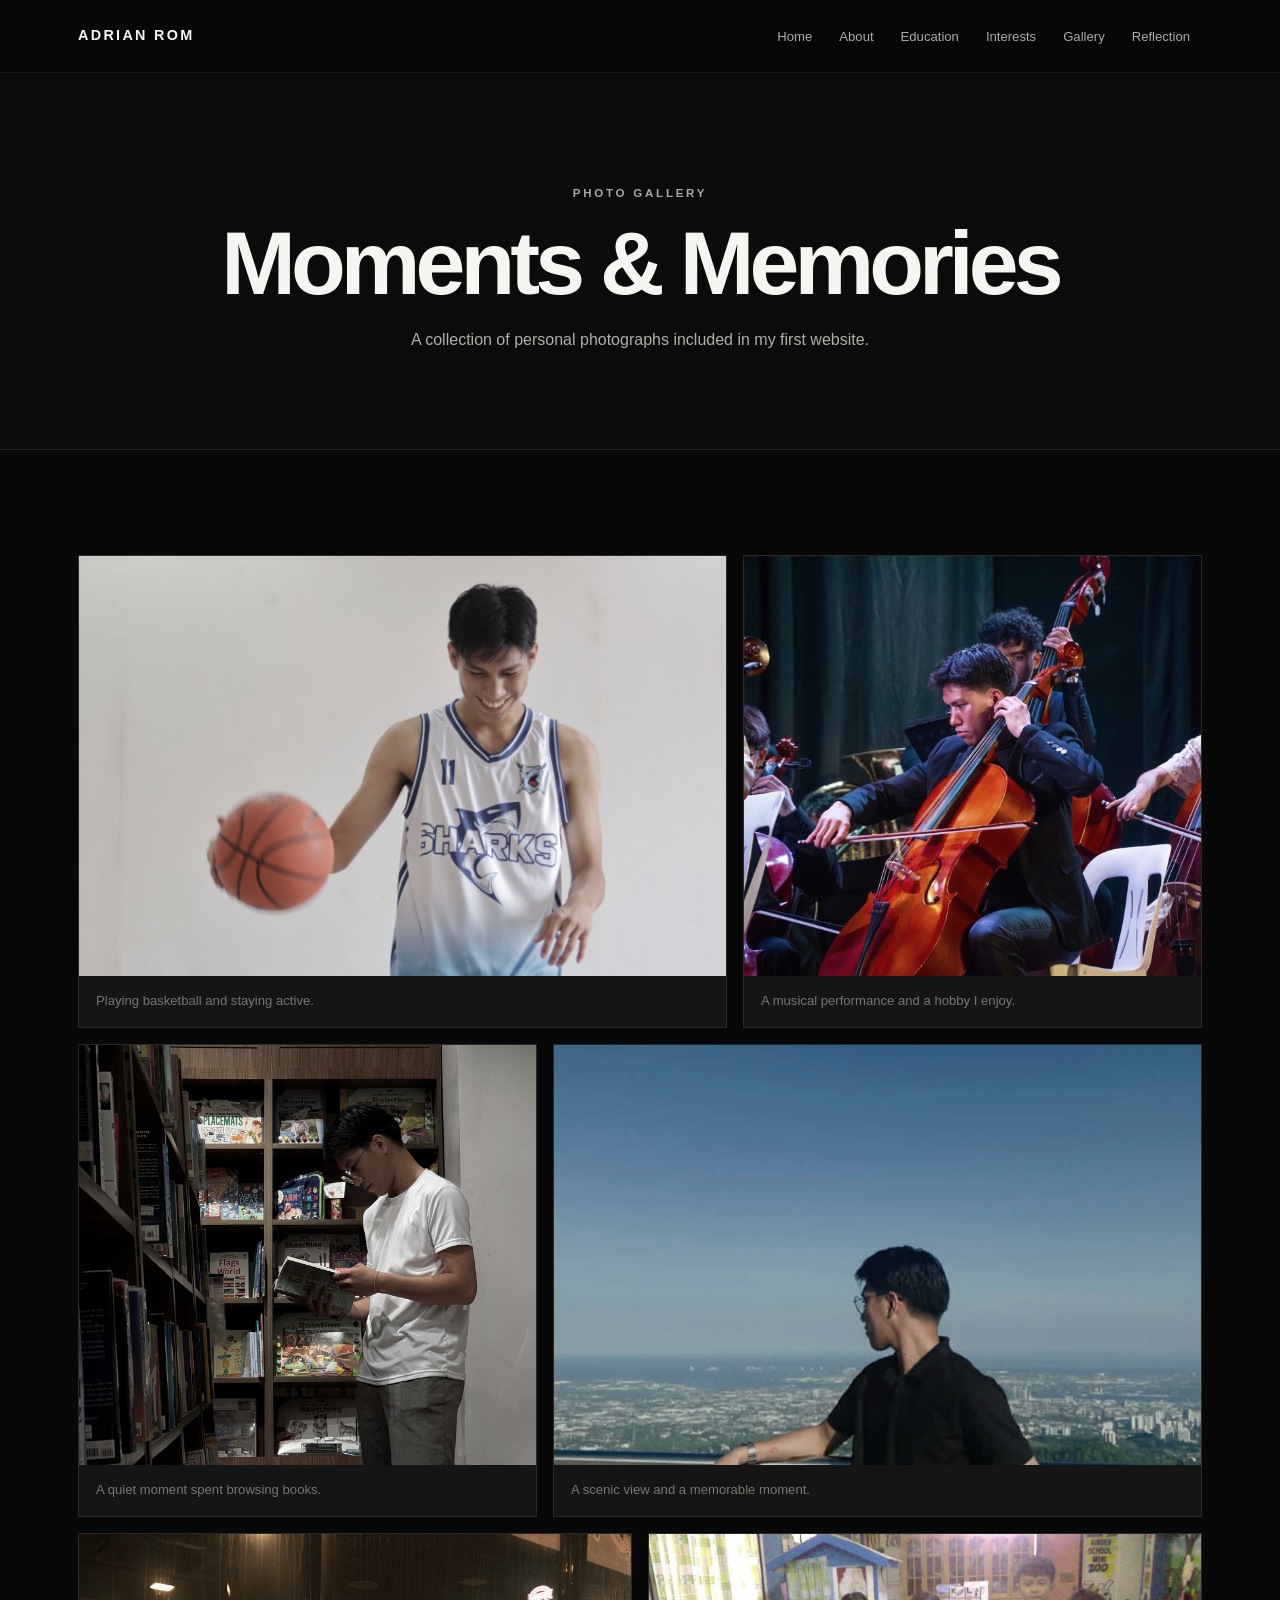
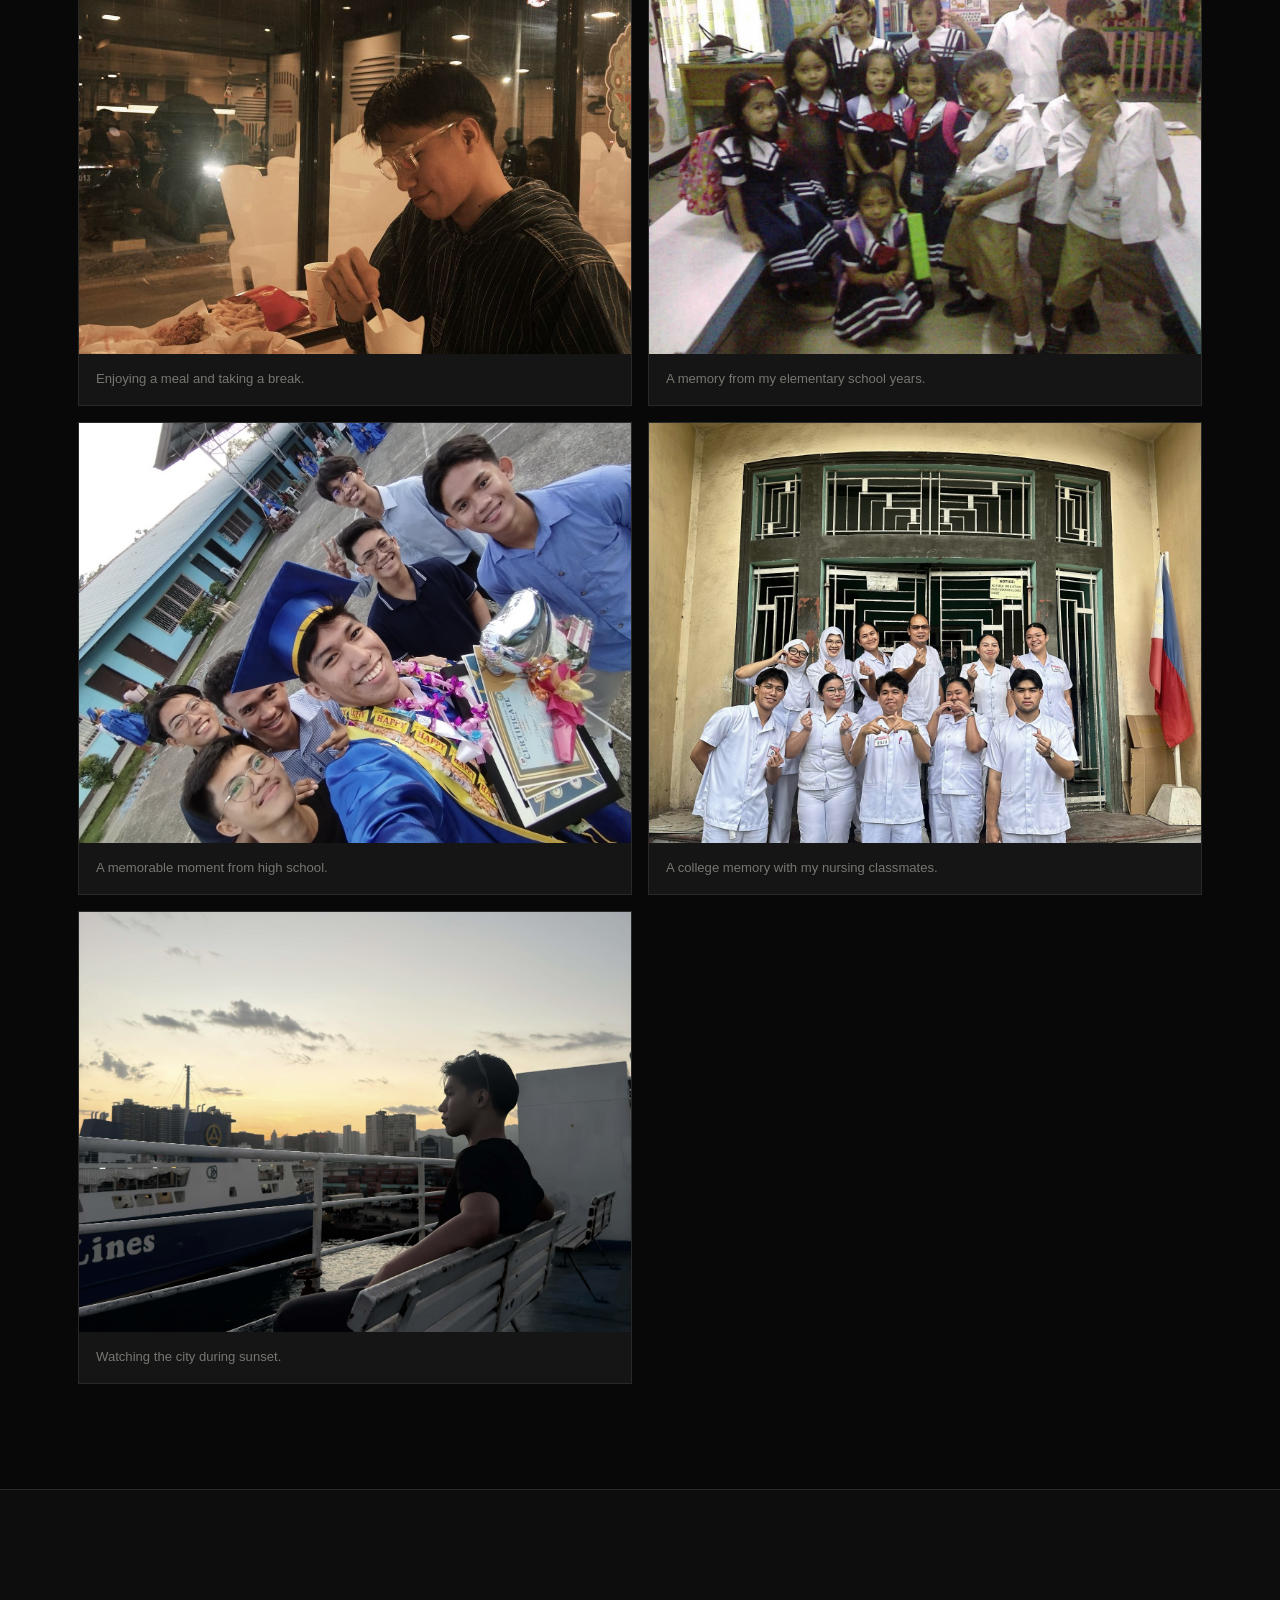
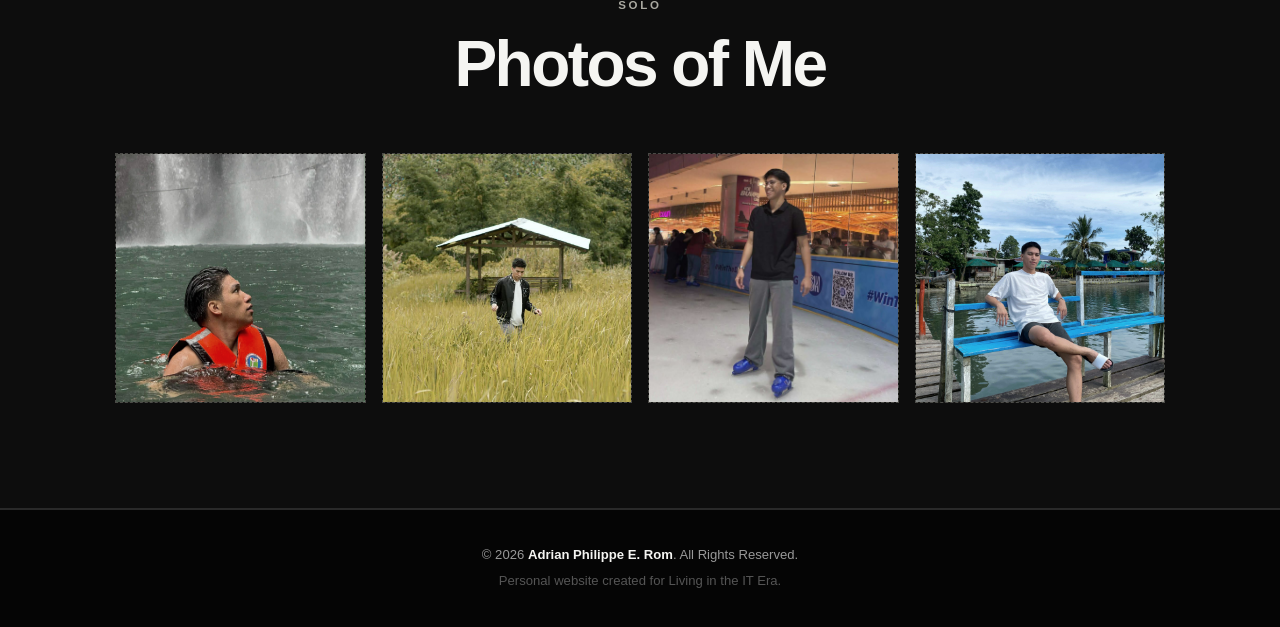
==== gallery.html @ d49e0c59 "Add files via upload" ====
<!DOCTYPE html>
<html lang="en">
<head>
  <meta charset="UTF-8">
  <meta name="viewport" content="width=device-width, initial-scale=1.0">
  <meta name="description" content="Personal website of Adrian Philippe E. Rom, a fourth-year nursing student.">
  <title>Gallery | Adrian Philippe E. Rom</title>
  <link rel="stylesheet" href="style.css">
</head>
<body>
<header class="site-header">
  <nav class="navbar" aria-label="Main navigation">
    <a class="logo" href="index.html">ADRIAN ROM</a>
    <ul class="nav-links">
      <li><a href="index.html">Home</a></li>
      <li><a href="about.html">About</a></li>
      <li><a href="resume.html">Education</a></li>
      <li><a href="services.html">Interests</a></li>
      <li><a href="gallery.html">Gallery</a></li>
      <li><a href="testi.html">Reflection</a></li>
    </ul>
  </nav>
</header>

<main>
<section class="page-hero">
  <p class="eyebrow">Photo Gallery</p>
  <h1>Moments & Memories</h1>
  <p>A collection of personal photographs included in my first website.</p>
</section>
<section class="section">
  <div class="gallery">
    <figure><img src="PHOTOS/adrian-basketball.jpg" alt="Adrian playing basketball"><figcaption>Playing basketball and staying active.</figcaption></figure>
    <figure><img src="PHOTOS/adrian-music.jpg" alt="Adrian playing the cello with an orchestra"><figcaption>A musical performance and a hobby I enjoy.</figcaption></figure>
    <figure><img src="PHOTOS/adrian-reading.jpg" alt="Adrian reading in a bookstore"><figcaption>A quiet moment spent browsing books.</figcaption></figure>
    <figure><img src="PHOTOS/adrian-view.jpg" alt="Adrian at a scenic viewpoint"><figcaption>A scenic view and a memorable moment.</figcaption></figure>
    <figure><img src="PHOTOS/adrian-food.jpg" alt="Adrian having a meal"><figcaption>Enjoying a meal and taking a break.</figcaption></figure>
    <figure><img src="PHOTOS/adrian-elementary.jpg" alt="Adrian with classmates during elementary school"><figcaption>A memory from my elementary school years.</figcaption></figure>
    <figure><img src="PHOTOS/adrian-highschool.jpg" alt="Adrian celebrating graduation with friends in high school"><figcaption>A memorable moment from high school.</figcaption></figure>
    <figure><img src="PHOTOS/adrian-college.jpg" alt="Adrian with nursing classmates during college"><figcaption>A college memory with my nursing classmates.</figcaption></figure>
    <figure><img src="PHOTOS/adrian-sunset.jpg" alt="Adrian during sunset"><figcaption>Watching the city during sunset.</figcaption></figure>
  </div>
</section>

<section class="section alt">
  <div class="section-title">
    <p class="eyebrow">Solo</p>
    <h2>Photos of Me</h2>
  </div>
  <div class="solo-photo-grid" aria-label="Solo photo gallery">
    <div class="solo-photo-slot"><img src="PHOTOS/SOLO PHOTO 1.jpg" data-photo-fallback alt="Solo photo 1"><span>PHOTO 1</span></div>
    <div class="solo-photo-slot"><img src="PHOTOS/SOLO PHOTO 2.jpg" data-photo-fallback alt="Solo photo 2"><span>PHOTO 2</span></div>
    <div class="solo-photo-slot"><img src="PHOTOS/SOLO PHOTO 3.jpg" data-photo-fallback alt="Solo photo 3"><span>PHOTO 3</span></div>
    <div class="solo-photo-slot"><img src="PHOTOS/SOLO PHOTO 4.jpg" data-photo-fallback alt="Solo photo 4"><span>PHOTO 4</span></div>
  </div>
</section>
</main>

<footer class="footer">
  <p>&copy; <span data-year></span> <strong>Adrian Philippe E. Rom</strong>. All Rights Reserved.</p>
  <p>Personal website created for Living in the IT Era.</p>
</footer>
<script src="script.js"></script>
</body>
</html>
---- style.css ----
:root {
  --black: #080808;
  --dark: #111111;
  --panel: #151515;
  --soft: #1d1d1d;
  --white: #f5f5f2;
  --gray: #b0b0aa;
  --muted: #777771;
  --line: #292929;
  --accent: #d8d6cc;
  --radius: 18px;
  --shadow: 0 22px 60px rgba(0,0,0,.38);
}

* {
  box-sizing: border-box;
  margin: 0;
  padding: 0;
}

html {
  scroll-behavior: smooth;
  background: var(--black);
}

body {
  font-family: Arial, Helvetica, sans-serif;
  color: var(--white);
  background: var(--black);
  line-height: 1.75;
}

a { color: inherit; }
img { max-width: 100%; display: block; }

.site-header {
  position: sticky;
  top: 0;
  z-index: 1000;
  background: rgba(8, 8, 8, .92);
  border-bottom: 1px solid rgba(255,255,255,.08);
  backdrop-filter: blur(16px);
}

.navbar {
  max-width: 1180px;
  min-height: 72px;
  margin: auto;
  padding: 0 28px;
  display: flex;
  align-items: center;
  justify-content: space-between;
  gap: 25px;
}

.logo {
  color: var(--white);
  text-decoration: none;
  font-size: .9rem;
  font-weight: 800;
  letter-spacing: .16em;
  white-space: nowrap;
}

.nav-links {
  list-style: none;
  display: flex;
  flex-wrap: wrap;
  justify-content: flex-end;
  gap: 3px;
}

.nav-links a {
  color: #aaa;
  text-decoration: none;
  padding: 9px 12px;
  border-radius: 8px;
  font-size: .82rem;
  transition: .25s ease;
}

.nav-links a:hover,
.nav-links a.active {
  color: var(--white);
  background: #1c1c1c;
}

.hero {
  min-height: calc(100vh - 72px);
  display: grid;
  place-items: center;
  padding: 80px 28px;
  background:
    linear-gradient(90deg, rgba(0,0,0,.82), rgba(0,0,0,.35)),
    url("PHOTOS/adrian-sunset.jpg") center/cover;
  background-attachment: fixed;
}

.hero-inner {
  width: 100%;
  max-width: 1180px;
  display: grid;
  grid-template-columns: 1fr .72fr;
  gap: 70px;
  align-items: center;
}

.eyebrow {
  color: #aaa9a1;
  font-size: .72rem;
  font-weight: 700;
  text-transform: uppercase;
  letter-spacing: .24em;
  margin-bottom: 16px;
}

.hero h1 {
  color: var(--white);
  font-size: clamp(3.2rem, 8vw, 7.2rem);
  font-weight: 700;
  letter-spacing: -.055em;
  line-height: .95;
  margin-bottom: 28px;
}

.hero h1 span {
  color: #aaa9a1;
}

.hero p {
  max-width: 610px;
  color: #d0d0ca;
  font-size: 1rem;
}

.hero-card {
  padding: 8px;
  background: rgba(255,255,255,.07);
  border: 1px solid rgba(255,255,255,.15);
  box-shadow: var(--shadow);
  transform: rotate(1deg);
}

.hero-card img {
  width: 100%;
  height: 520px;
  object-fit: cover;
  filter: saturate(.75);
}

.buttons {
  display: flex;
  flex-wrap: wrap;
  gap: 10px;
  margin-top: 30px;
}

.btn {
  display: inline-block;
  text-decoration: none;
  border: 1px solid #4a4a46;
  border-radius: 7px;
  padding: 10px 18px;
  font-size: .86rem;
  font-weight: 700;
  transition: .25s ease;
}

.btn:hover {
  transform: translateY(-2px);
  border-color: #999;
}

.btn-primary {
  background: var(--white);
  color: var(--black);
}

.btn-light {
  background: rgba(0,0,0,.35);
  color: var(--white);
}

.section {
  max-width: 1180px;
  margin: auto;
  padding: 105px 28px;
}

.section.alt {
  max-width: none;
  background: #0d0d0d;
  border-top: 1px solid var(--line);
  border-bottom: 1px solid var(--line);
}

.section-title {
  max-width: 720px;
  margin: 0 auto 55px;
  text-align: center;
}

.section-title h2 {
  color: var(--white);
  font-size: clamp(2.1rem, 5vw, 4rem);
  letter-spacing: -.04em;
  line-height: 1.05;
  margin-bottom: 16px;
}

.section-title p:last-child {
  color: var(--gray);
}

.about-grid {
  display: grid;
  grid-template-columns: .82fr 1.18fr;
  gap: 65px;
  align-items: center;
}

.about-photo {
  width: 100%;
  height: 600px;
  object-fit: cover;
  filter: grayscale(.25) saturate(.75);
  box-shadow: var(--shadow);
}

.info-card {
  background: var(--panel);
  border: 1px solid var(--line);
  border-radius: var(--radius);
  padding: 38px;
}

.info-card h2 {
  font-size: 2.1rem;
  letter-spacing: -.035em;
  margin-bottom: 15px;
}

.info-card > p:not(.eyebrow) {
  color: var(--gray);
}

.info-list {
  list-style: none;
  margin-top: 25px;
  display: grid;
  gap: 0;
}

.info-list li {
  padding: 13px 0;
  border-bottom: 1px solid var(--line);
  color: var(--gray);
}

.info-list strong {
  color: var(--white);
  margin-right: 6px;
}

.cards {
  display: grid;
  grid-template-columns: repeat(3, 1fr);
  gap: 18px;
}

.card {
  background: var(--panel);
  border: 1px solid var(--line);
  padding: 32px;
  border-radius: var(--radius);
  transition: transform .25s ease, border-color .25s ease;
}

.card:hover {
  transform: translateY(-5px);
  border-color: #555;
}

.card-icon {
  font-size: 1.5rem;
  margin-bottom: 20px;
  filter: grayscale(1);
}

.card h3 {
  color: var(--white);
  margin-bottom: 9px;
  font-size: 1.2rem;
}

.card p {
  color: var(--gray);
  font-size: .94rem;
}


/* Solo photo gallery */
.solo-photo-grid {
  max-width: 1050px;
  margin: 0 auto;
  display: grid;
  grid-template-columns: repeat(4, 1fr);
  gap: 16px;
}

.solo-photo-slot {
  position: relative;
  aspect-ratio: 1 / 1;
  overflow: hidden;
  display: grid;
  place-items: center;
  background: linear-gradient(145deg, #171715, #0d0d0c);
  border: 1px dashed #4a4a46;
  color: #777771;
  text-transform: uppercase;
  letter-spacing: .16em;
  font-size: .7rem;
  transition: border-color .25s ease, transform .25s ease, background .25s ease;
}

.solo-photo-slot img {
  width: 100%;
  height: 100%;
  display: block;
  object-fit: cover;
  filter: saturate(.78);
}

.solo-photo-slot span {
  position: absolute;
  inset: 0;
  display: grid;
  place-items: center;
  background: linear-gradient(145deg, #171715, #0d0d0c);
  pointer-events: none;
}

.solo-photo-slot img:not(.photo-slot-missing) + span {
  display: none;
}

.solo-photo-slot:hover {
  border-color: #777771;
  transform: translateY(-3px);
  background: #191917;
}

/* Personal photo slots for interests */
.interest-placeholder-image,
.friends-photo-slot,
.reflection-photo-slot {
  position: relative;
  overflow: hidden;
}

.interest-placeholder-image img,
.friends-photo-slot img,
.reflection-photo-slot img {
  width: 100%;
  height: 100%;
  display: block;
  object-fit: cover;
  filter: saturate(.78);
}

.interest-placeholder-image span,
.friends-photo-slot span,
.reflection-photo-slot span {
  position: absolute;
  inset: 0;
  display: grid;
  place-items: center;
  color: #777771;
  text-transform: uppercase;
  letter-spacing: .16em;
  font-size: .7rem;
  pointer-events: none;
  background: linear-gradient(145deg, #171715, #0d0d0c);
}

.interest-placeholder-image img:not(.photo-slot-missing) + span,
.friends-photo-slot img:not(.photo-slot-missing) + span,
.reflection-photo-slot img:not(.photo-slot-missing) + span {
  display: none;
}

.friends-photo-heading {
  max-width: 850px;
  margin: 65px auto 28px;
}

.friends-photo-heading h2 {
  color: var(--white);
  font-size: clamp(2rem, 4vw, 3.2rem);
  letter-spacing: -.04em;
  line-height: 1.05;
  margin-bottom: 14px;
}

.friends-photo-heading p:last-child {
  max-width: 650px;
  color: var(--gray);
}

.friends-photo-grid {
  max-width: 1050px;
  margin: 0 auto;
  display: grid;
  grid-template-columns: repeat(4, 1fr);
  gap: 16px;
}

.friends-photo-slot {
  aspect-ratio: 1 / 1;
  background: #0d0d0d;
  border: 1px dashed #4a4a46;
}

.friends-photo-slot:hover {
  border-color: #777771;
  transform: translateY(-3px);
}

.photo-slot-missing {
  display: none !important;
}

/* Hobbies & Interests */
.hobby-grid {
  display: grid;
  grid-template-columns: repeat(2, 1fr);
  gap: 20px;
  max-width: 980px;
  margin: 0 auto;
}

.photo-card {
  overflow: hidden;
  background: var(--panel);
  border: 1px solid var(--line);
  border-radius: var(--radius);
  transition: transform .25s ease, border-color .25s ease;
}

.photo-card:hover {
  transform: translateY(-5px);
  border-color: #555;
}

.photo-card-image {
  height: 390px;
  overflow: hidden;
  background: #0d0d0d;
}

.photo-card-image img {
  width: 100%;
  height: 100%;
  object-fit: cover;
  filter: saturate(.78);
  transition: transform .45s ease, filter .45s ease;
}

.photo-card:first-child .photo-card-image img {
  object-position: center 35%;
}

.photo-card:hover .photo-card-image img {
  transform: scale(1.035);
  filter: saturate(1);
}

.photo-card-content {
  padding: 30px;
}

.photo-card-content .card-icon {
  margin-bottom: 12px;
}

.interest-feature {
  max-width: 980px;
  margin: auto;
  display: grid;
  grid-template-columns: 1.05fr .95fr;
  background: var(--panel);
  border: 1px solid var(--line);
  border-radius: var(--radius);
  overflow: hidden;
}

.interest-photo {
  min-height: 480px;
}

.interest-photo img {
  width: 100%;
  height: 100%;
  min-height: 480px;
  object-fit: cover;
  object-position: center;
  filter: saturate(.78);
}

.interest-content {
  padding: 45px;
  align-self: center;
}

.interest-content h3 {
  color: var(--white);
  font-size: 1.8rem;
  margin-bottom: 14px;
}

.interest-content p {
  color: var(--gray);
  font-size: .96rem;
}

.interest-content p + p {
  margin-top: 16px;
}

.timeline {
  max-width: 850px;
  margin: auto;
  display: grid;
  gap: 14px;
}

.timeline-item {
  background: var(--panel);
  border: 1px solid var(--line);
  padding: 30px 34px;
  border-radius: var(--radius);
}

.timeline-item .date {
  color: #aaa9a1;
  font-size: .7rem;
  font-weight: 700;
  text-transform: uppercase;
  letter-spacing: .2em;
}

.timeline-item h3 {
  color: var(--white);
  margin: 5px 0 7px;
  font-size: 1.25rem;
}

.timeline-item p {
  color: var(--gray);
}

.gallery {
  display: grid;
  grid-template-columns: repeat(12, 1fr);
  gap: 16px;
}

.gallery figure {
  grid-column: span 6;
  overflow: hidden;
  background: var(--panel);
  border: 1px solid var(--line);
}

.gallery figure:nth-child(1) {
  grid-column: span 7;
}

.gallery figure:nth-child(2) {
  grid-column: span 5;
}

.gallery figure:nth-child(3) {
  grid-column: span 5;
}

.gallery figure:nth-child(4) {
  grid-column: span 7;
}

.gallery img {
  width: 100%;
  height: 420px;
  object-fit: cover;
  filter: saturate(.72);
  transition: transform .45s ease, filter .45s ease;
}

.gallery figure:hover img {
  transform: scale(1.035);
  filter: saturate(1);
}

.gallery figcaption {
  padding: 14px 17px;
  color: var(--muted);
  font-size: .82rem;
}

.quote {
  max-width: 850px;
  margin: auto;
  padding: 55px 35px;
  text-align: center;
  border-top: 1px solid #3a3a38;
  border-bottom: 1px solid #3a3a38;
}

.quote p {
  font-size: clamp(1.25rem, 3vw, 2rem);
  line-height: 1.5;
  color: var(--white);
  font-style: italic;
  letter-spacing: -.02em;
}

.quote small {
  display: block;
  margin-top: 17px;
  color: var(--muted);
}

.contact-box {
  max-width: 780px;
  margin: auto;
  background: var(--panel);
  border: 1px solid var(--line);
  padding: 40px;
  border-radius: var(--radius);
}

.contact-box h2 {
  font-size: 2rem;
  margin-bottom: 8px;
}

.contact-box > p:not(.eyebrow):not(.form-message) {
  color: var(--gray);
}

.form-grid {
  display: grid;
  gap: 17px;
  margin-top: 25px;
}

label {
  color: var(--white);
  font-size: .86rem;
  font-weight: 700;
}

input,
textarea {
  width: 100%;
  padding: 13px 14px;
  margin-top: 7px;
  background: #0d0d0d;
  color: var(--white);
  border: 1px solid #333;
  border-radius: 8px;
  font: inherit;
}

input:focus,
textarea:focus {
  outline: none;
  border-color: #999;
}

textarea {
  min-height: 140px;
  resize: vertical;
}

.form-message {
  min-height: 1.5em;
  margin-top: 13px;
  color: #c9c7bd;
  font-size: .9rem;
}

.footer {
  background: #050505;
  color: #999;
  text-align: center;
  padding: 34px 20px;
  border-top: 1px solid var(--line);
  font-size: .82rem;
}

.footer strong { color: var(--white); }
.footer p + p { margin-top: 3px; color: #555; }

.page-hero {
  background: #0b0b0b;
  color: var(--white);
  padding: 110px 28px 95px;
  text-align: center;
  border-bottom: 1px solid var(--line);
}

.reflection-photos-heading {
  max-width: 850px;
  margin: 65px auto 28px;
}

.reflection-photos-heading h2 {
  color: var(--white);
  font-size: clamp(2rem, 4vw, 3.2rem);
  letter-spacing: -.04em;
  line-height: 1.05;
  margin-bottom: 14px;
}

.reflection-photos-heading > p:last-child {
  max-width: 650px;
  color: var(--gray);
}

.reflection-photo-grid {
  max-width: 1050px;
  margin: 0 auto;
  display: grid;
  grid-template-columns: repeat(4, 1fr);
  gap: 16px;
}

.reflection-photo-slot {
  aspect-ratio: 1 / 1;
  display: grid;
  place-items: center;
  background: linear-gradient(145deg, #171715, #0d0d0c);
  border: 1px dashed #4a4a46;
  color: #777771;
  text-transform: uppercase;
  letter-spacing: .16em;
  font-size: .7rem;
  transition: border-color .25s ease, transform .25s ease, background .25s ease;
}

.reflection-photo-slot:hover {
  border-color: #777771;
  background: #191917;
  transform: translateY(-3px);
}

.page-hero h1 {
  font-size: clamp(2.8rem, 7vw, 5.7rem);
  letter-spacing: -.055em;
  line-height: 1;
}

.page-hero p:last-child {
  max-width: 650px;
  margin: 17px auto 0;
  color: var(--gray);
}

@media (max-width: 900px) {
  .hero-inner,
  .about-grid {
    grid-template-columns: 1fr;
  }

  .hero-card {
    max-width: 550px;
    margin: auto;
  }

  .cards {
    grid-template-columns: 1fr 1fr;
  }

  .gallery figure,
  .gallery figure:nth-child(n) {
    grid-column: span 6;
  }
}

@media (max-width: 650px) {
  .navbar {
    padding: 12px 16px;
    flex-direction: column;
    align-items: flex-start;
  }

  .nav-links {
    width: 100%;
    justify-content: flex-start;
  }

  .nav-links a {
    padding: 7px 8px;
    font-size: .76rem;
  }

  .hero {
    min-height: auto;
    padding: 75px 18px;
    background-attachment: scroll;
  }

  .hero h1 {
    font-size: clamp(3rem, 17vw, 5rem);
  }

  .hero-card img {
    height: 420px;
  }

  .section {
    padding: 75px 18px;
  }

  .cards {
    grid-template-columns: 1fr;
  }

  .hobby-grid,
  .interest-feature {
    grid-template-columns: 1fr;
  }

  .photo-card-image {
    height: 360px;
  }

  .interest-photo,
  .interest-photo img {
    min-height: 400px;
    height: 400px;
  }

  .interest-content {
    padding: 32px 27px;
  }

  .about-photo {
    height: 450px;
  }

  .info-card,
  .contact-box {
    padding: 27px;
  }

  .gallery {
    display: grid;
    grid-template-columns: 1fr;
  }

  .gallery figure,
  .gallery figure:nth-child(n) {
    grid-column: 1;
  }

  .gallery img {
    height: 380px;
  }

  .page-hero {
    padding: 85px 18px 75px;
  }

  .reflection-photo-grid,
  .friends-photo-grid,
  .solo-photo-grid {
    grid-template-columns: 1fr 1fr;
  }

  .reflection-photos-heading {
    margin-top: 55px;
  }
}

/* Education with personal photographs */
.education-grid {
  max-width: 1050px;
  margin: auto;
  display: grid;
  gap: 22px;
}

.education-card {
  display: grid;
  grid-template-columns: 360px 1fr;
  min-height: 270px;
  background: var(--panel);
  border: 1px solid var(--line);
  border-radius: var(--radius);
  overflow: hidden;
  transition: transform .25s ease, border-color .25s ease;
}

.education-card:hover {
  transform: translateY(-4px);
  border-color: #555;
}

.education-photo {
  min-height: 270px;
  overflow: hidden;
  background: #0d0d0d;
}

.education-photo img {
  width: 100%;
  height: 100%;
  object-fit: cover;
  filter: saturate(.78);
  transition: transform .45s ease, filter .45s ease;
}

.education-card:hover .education-photo img {
  transform: scale(1.035);
  filter: saturate(1);
}

.education-card:nth-child(1) .education-photo img {
  object-position: center;
}

.education-card:nth-child(2) .education-photo img {
  object-position: center 58%;
}

.education-card:nth-child(3) .education-photo img {
  object-position: center 45%;
}

.education-content {
  padding: 34px 38px;
  align-self: center;
}

.education-content .date {
  color: #aaa9a1;
  font-size: .7rem;
  font-weight: 700;
  text-transform: uppercase;
  letter-spacing: .2em;
  margin-bottom: 5px;
}

.education-content h3 {
  color: var(--white);
  margin-bottom: 10px;
  font-size: 1.35rem;
  line-height: 1.35;
}

.education-content p {
  color: var(--gray);
}

@media (max-width: 780px) {
  .education-card {
    grid-template-columns: 1fr;
  }

  .education-photo {
    min-height: 320px;
  }

  .education-content {
    padding: 28px;
  }
}

/* Persistent background music controls */
.music-bar {
  position: fixed;
  right: 24px;
  bottom: 22px;
  z-index: 10000;
  display: flex;
  align-items: center;
  gap: 10px;
  padding: 8px 10px 8px 8px;
  background: rgba(12, 12, 12, .88);
  border: 1px solid rgba(255,255,255,.16);
  border-radius: 999px;
  box-shadow: 0 10px 30px rgba(0,0,0,.3);
  backdrop-filter: blur(12px);
}

.music-bar button {
  border: 1px solid rgba(255,255,255,.2);
  border-radius: 999px;
  background: rgba(255,255,255,.08);
  color: #fff;
  padding: 9px 14px;
  font: inherit;
  font-size: .82rem;
  cursor: pointer;
  transition: background .2s ease, transform .2s ease;
}

.music-bar button:hover {
  background: rgba(255,255,255,.16);
  transform: translateY(-1px);
}

.music-bar span {
  color: #aaa;
  font-size: .72rem;
  padding-right: 5px;
  white-space: nowrap;
}

.page-frame {
  width: 100%;
  min-height: 500px;
  margin: 0;
  padding: 0;
}

#pageFrame {
  display: block;
  width: 100%;
  min-height: 500px;
  height: 700px;
  border: 0;
  background: var(--black, #000);
  overflow: hidden;
}

.site-shell > .footer {
  margin-top: 0;
}

.nav-links a.active {
  color: #fff;
}

/* When a page is shown inside the persistent shell, hide its duplicate chrome. */
.embedded-page .site-header,
.embedded-page .footer {
  display: none;
}

.embedded-page main {
  min-height: 0;
}

.embedded-page {
  overflow-x: hidden;
}

@media (max-width: 650px) {
  .music-bar {
    right: 12px;
    bottom: 12px;
  }

  .music-bar span {
    display: none;
  }
}
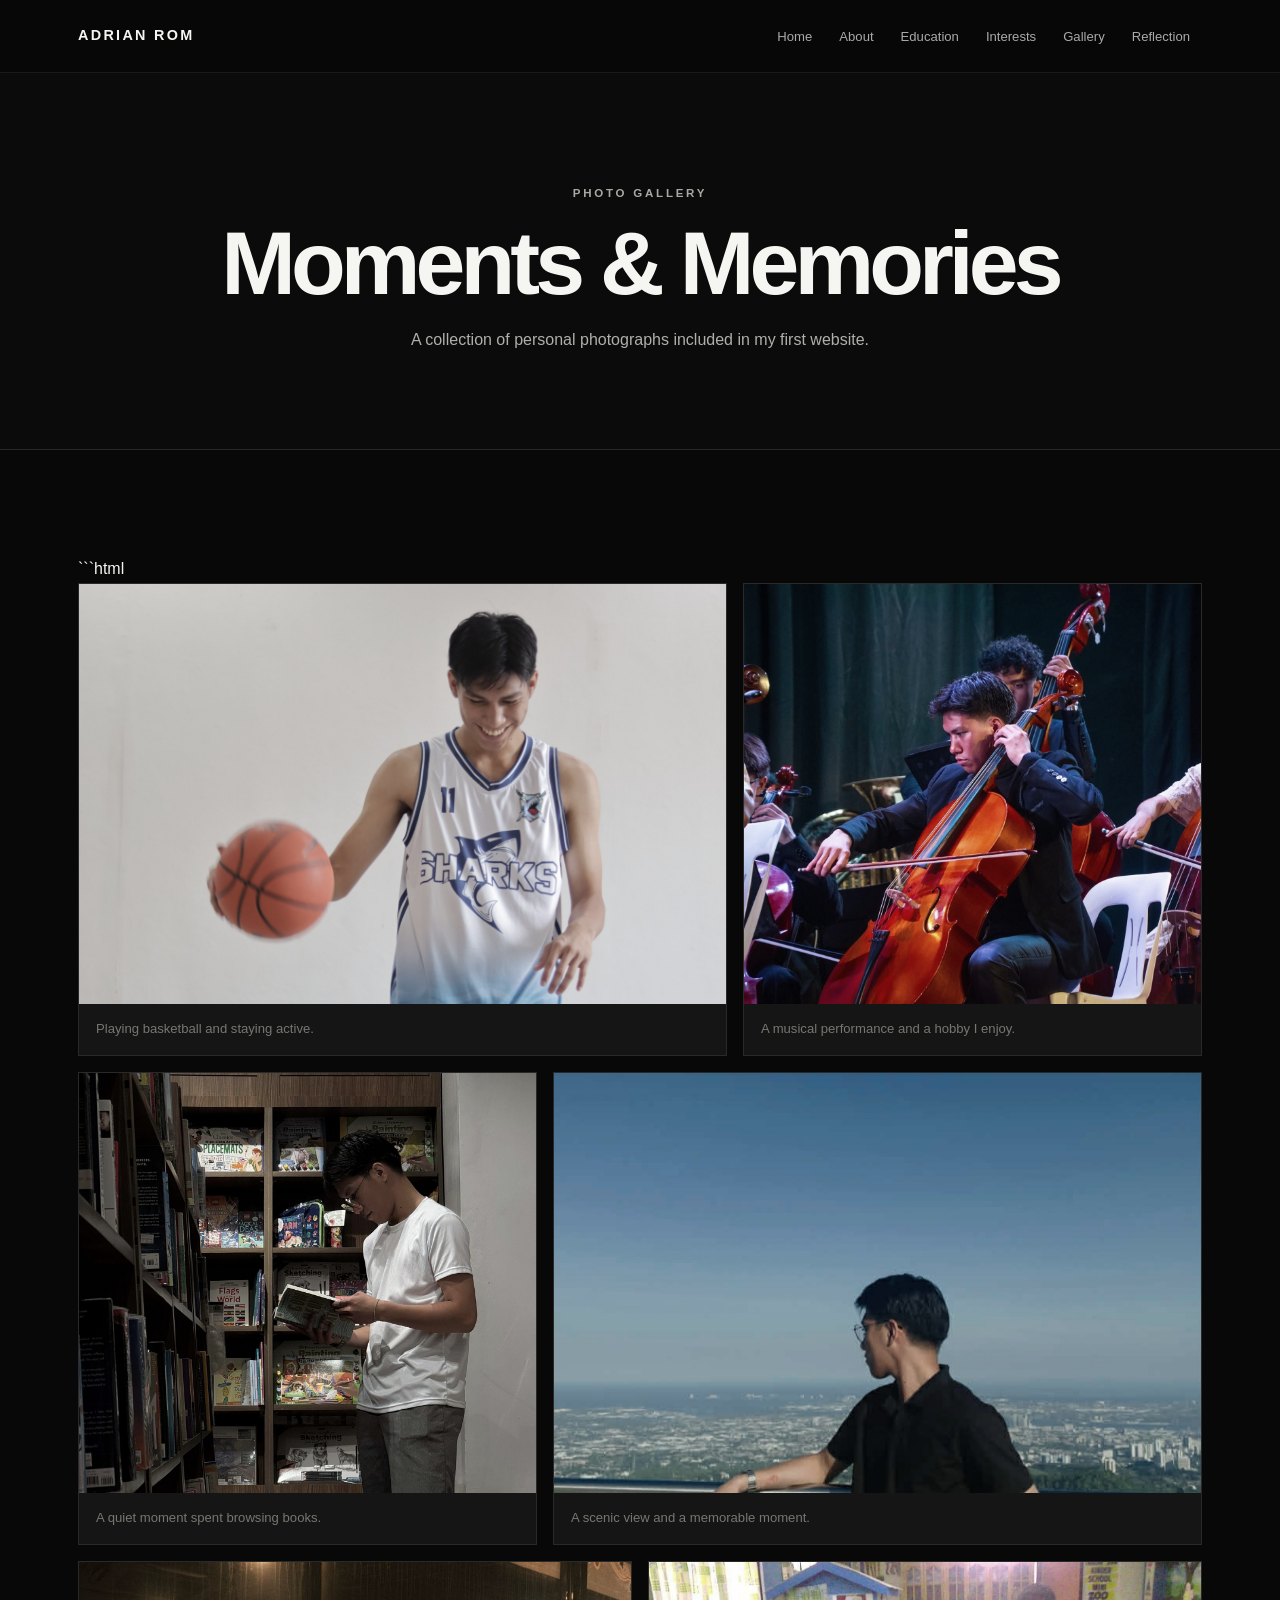
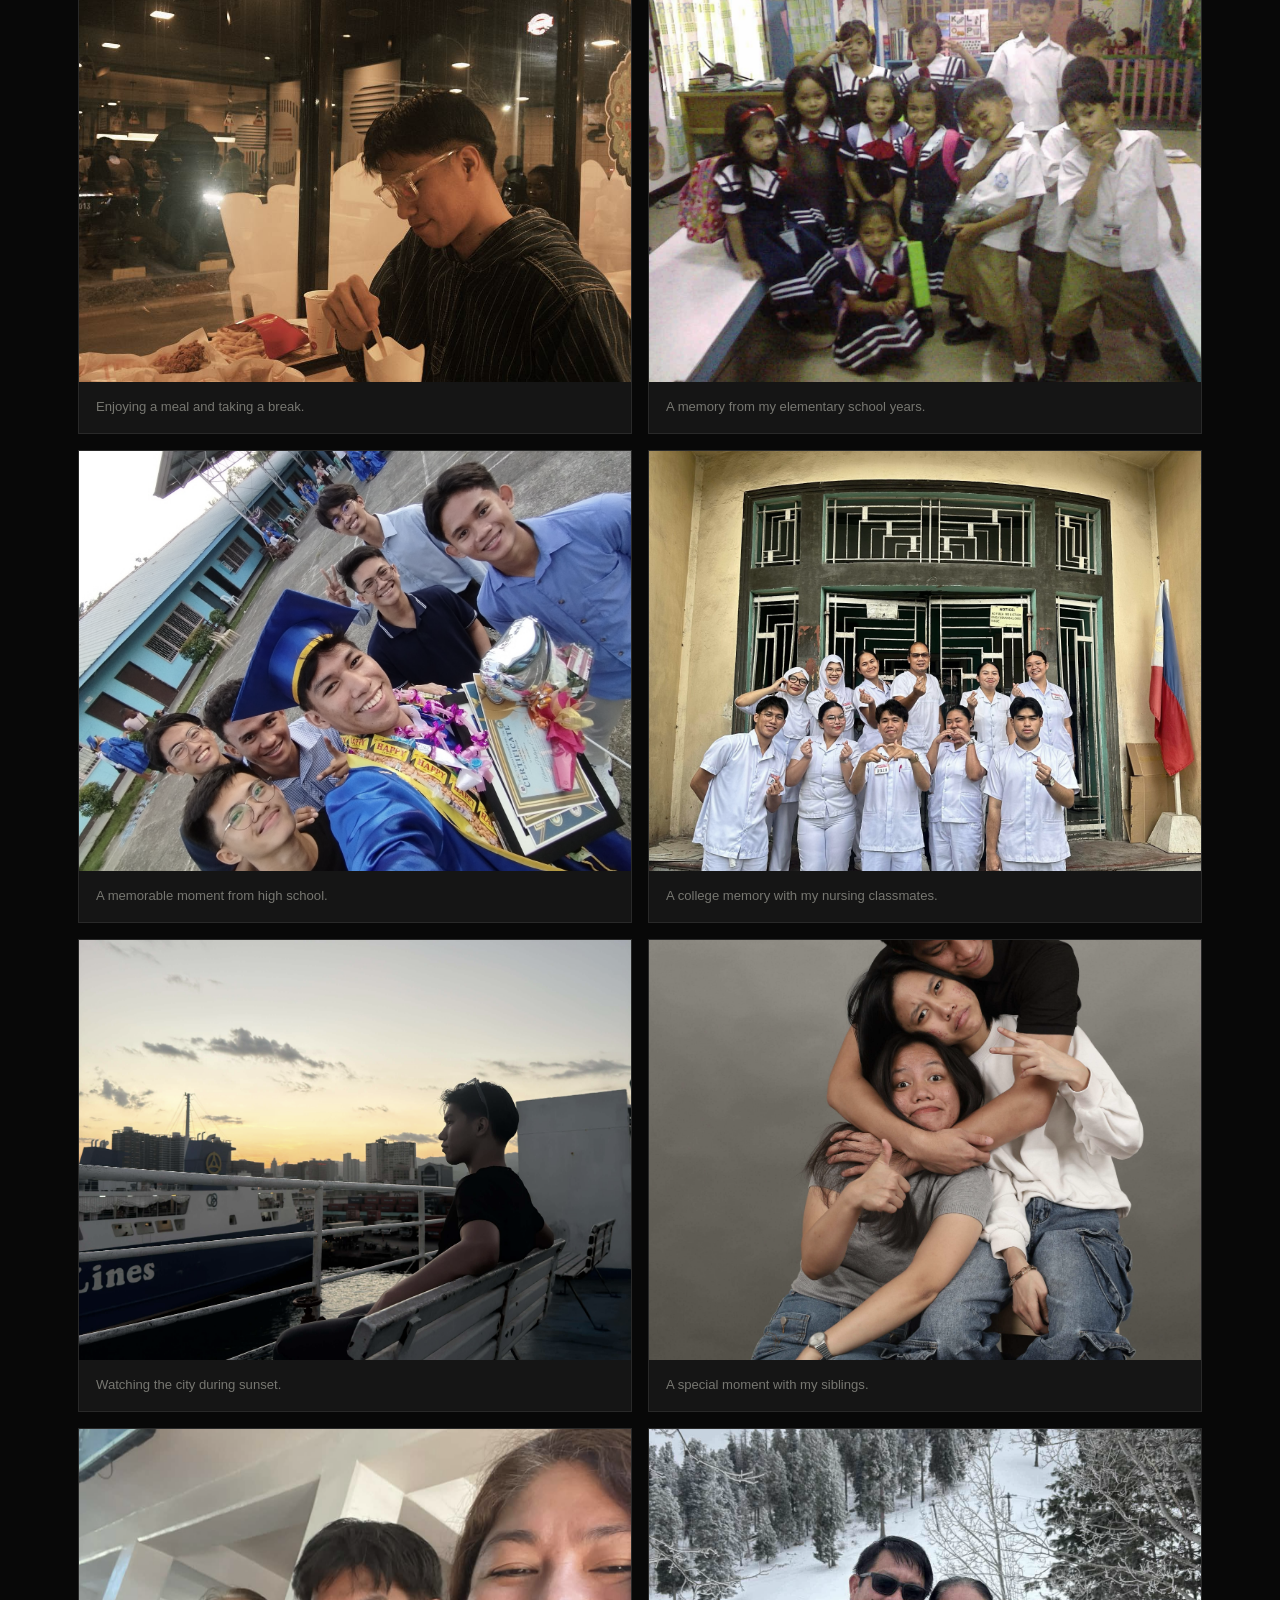
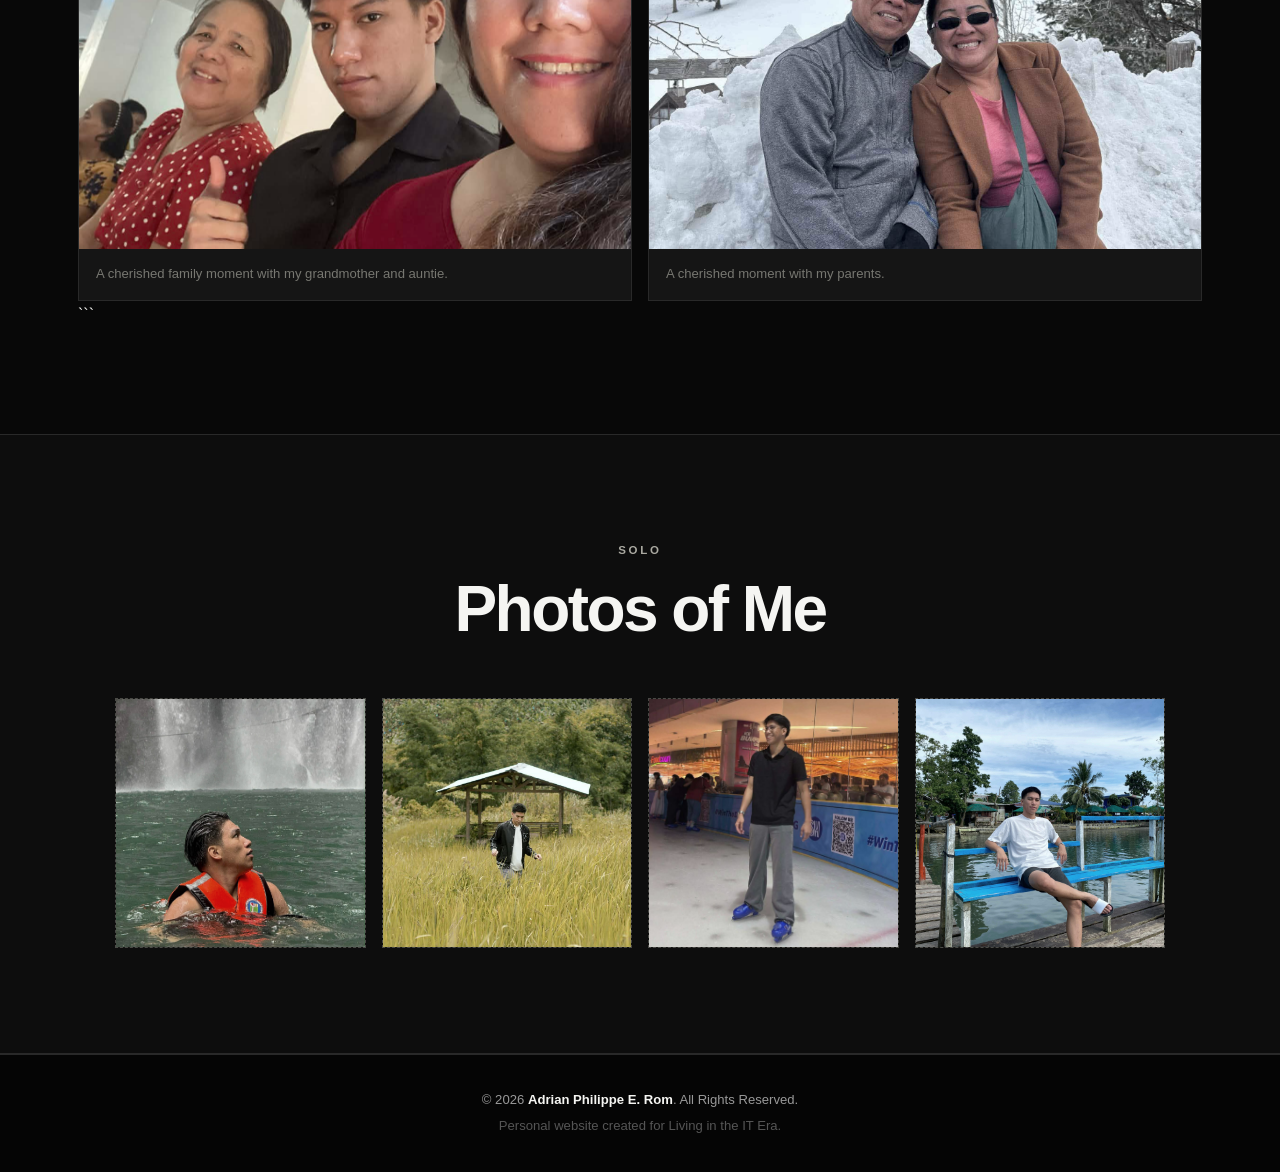
==== commit 128ec626: "Update gallery.html" ====
--- a/gallery.html
+++ b/gallery.html
@@ -29,17 +29,72 @@
   <p>A collection of personal photographs included in my first website.</p>
 </section>
 <section class="section">
-  <div class="gallery">
-    <figure><img src="PHOTOS/adrian-basketball.jpg" alt="Adrian playing basketball"><figcaption>Playing basketball and staying active.</figcaption></figure>
-    <figure><img src="PHOTOS/adrian-music.jpg" alt="Adrian playing the cello with an orchestra"><figcaption>A musical performance and a hobby I enjoy.</figcaption></figure>
-    <figure><img src="PHOTOS/adrian-reading.jpg" alt="Adrian reading in a bookstore"><figcaption>A quiet moment spent browsing books.</figcaption></figure>
-    <figure><img src="PHOTOS/adrian-view.jpg" alt="Adrian at a scenic viewpoint"><figcaption>A scenic view and a memorable moment.</figcaption></figure>
-    <figure><img src="PHOTOS/adrian-food.jpg" alt="Adrian having a meal"><figcaption>Enjoying a meal and taking a break.</figcaption></figure>
-    <figure><img src="PHOTOS/adrian-elementary.jpg" alt="Adrian with classmates during elementary school"><figcaption>A memory from my elementary school years.</figcaption></figure>
-    <figure><img src="PHOTOS/adrian-highschool.jpg" alt="Adrian celebrating graduation with friends in high school"><figcaption>A memorable moment from high school.</figcaption></figure>
-    <figure><img src="PHOTOS/adrian-college.jpg" alt="Adrian with nursing classmates during college"><figcaption>A college memory with my nursing classmates.</figcaption></figure>
-    <figure><img src="PHOTOS/adrian-sunset.jpg" alt="Adrian during sunset"><figcaption>Watching the city during sunset.</figcaption></figure>
-  </div>
+  ```html
+<div class="gallery">
+  <figure>
+    <img src="PHOTOS/adrian-basketball.jpg" alt="Adrian playing basketball">
+    <figcaption>Playing basketball and staying active.</figcaption>
+  </figure>
+
+  <figure>
+    <img src="PHOTOS/adrian-music.jpg" alt="Adrian playing the cello with an orchestra">
+    <figcaption>A musical performance and a hobby I enjoy.</figcaption>
+  </figure>
+
+  <figure>
+    <img src="PHOTOS/adrian-reading.jpg" alt="Adrian reading in a bookstore">
+    <figcaption>A quiet moment spent browsing books.</figcaption>
+  </figure>
+
+  <figure>
+    <img src="PHOTOS/adrian-view.jpg" alt="Adrian at a scenic viewpoint">
+    <figcaption>A scenic view and a memorable moment.</figcaption>
+  </figure>
+
+  <figure>
+    <img src="PHOTOS/adrian-food.jpg" alt="Adrian having a meal">
+    <figcaption>Enjoying a meal and taking a break.</figcaption>
+  </figure>
+
+  <figure>
+    <img src="PHOTOS/adrian-elementary.jpg" alt="Adrian with classmates during elementary school">
+    <figcaption>A memory from my elementary school years.</figcaption>
+  </figure>
+
+  <figure>
+    <img src="PHOTOS/adrian-highschool.jpg" alt="Adrian celebrating graduation with friends in high school">
+    <figcaption>A memorable moment from high school.</figcaption>
+  </figure>
+
+  <figure>
+    <img src="PHOTOS/adrian-college.jpg" alt="Adrian with nursing classmates during college">
+    <figcaption>A college memory with my nursing classmates.</figcaption>
+  </figure>
+
+  <figure>
+    <img src="PHOTOS/adrian-sunset.jpg" alt="Adrian during sunset">
+    <figcaption>Watching the city during sunset.</figcaption>
+  </figure>
+
+  <!-- Family Photos -->
+
+  <figure>
+    <img src="PHOTOS/adrian-siblings.jpg" alt="Adrian with his siblings">
+    <figcaption>A special moment with my siblings.</figcaption>
+  </figure>
+
+  <figure>
+    <img src="PHOTOS/adrian-grandma&auntie.jpg" alt="Adrian with his grandmother and auntie">
+    <figcaption>A cherished family moment with my grandmother and auntie.</figcaption>
+  </figure>
+
+  <figure>
+    <img src="PHOTOS/adrian-parents.jpg" alt="Adrian with his parents">
+    <figcaption>A cherished moment with my parents.</figcaption>
+  </figure>
+</div>
+```
+
 </section>
 
 <section class="section alt">
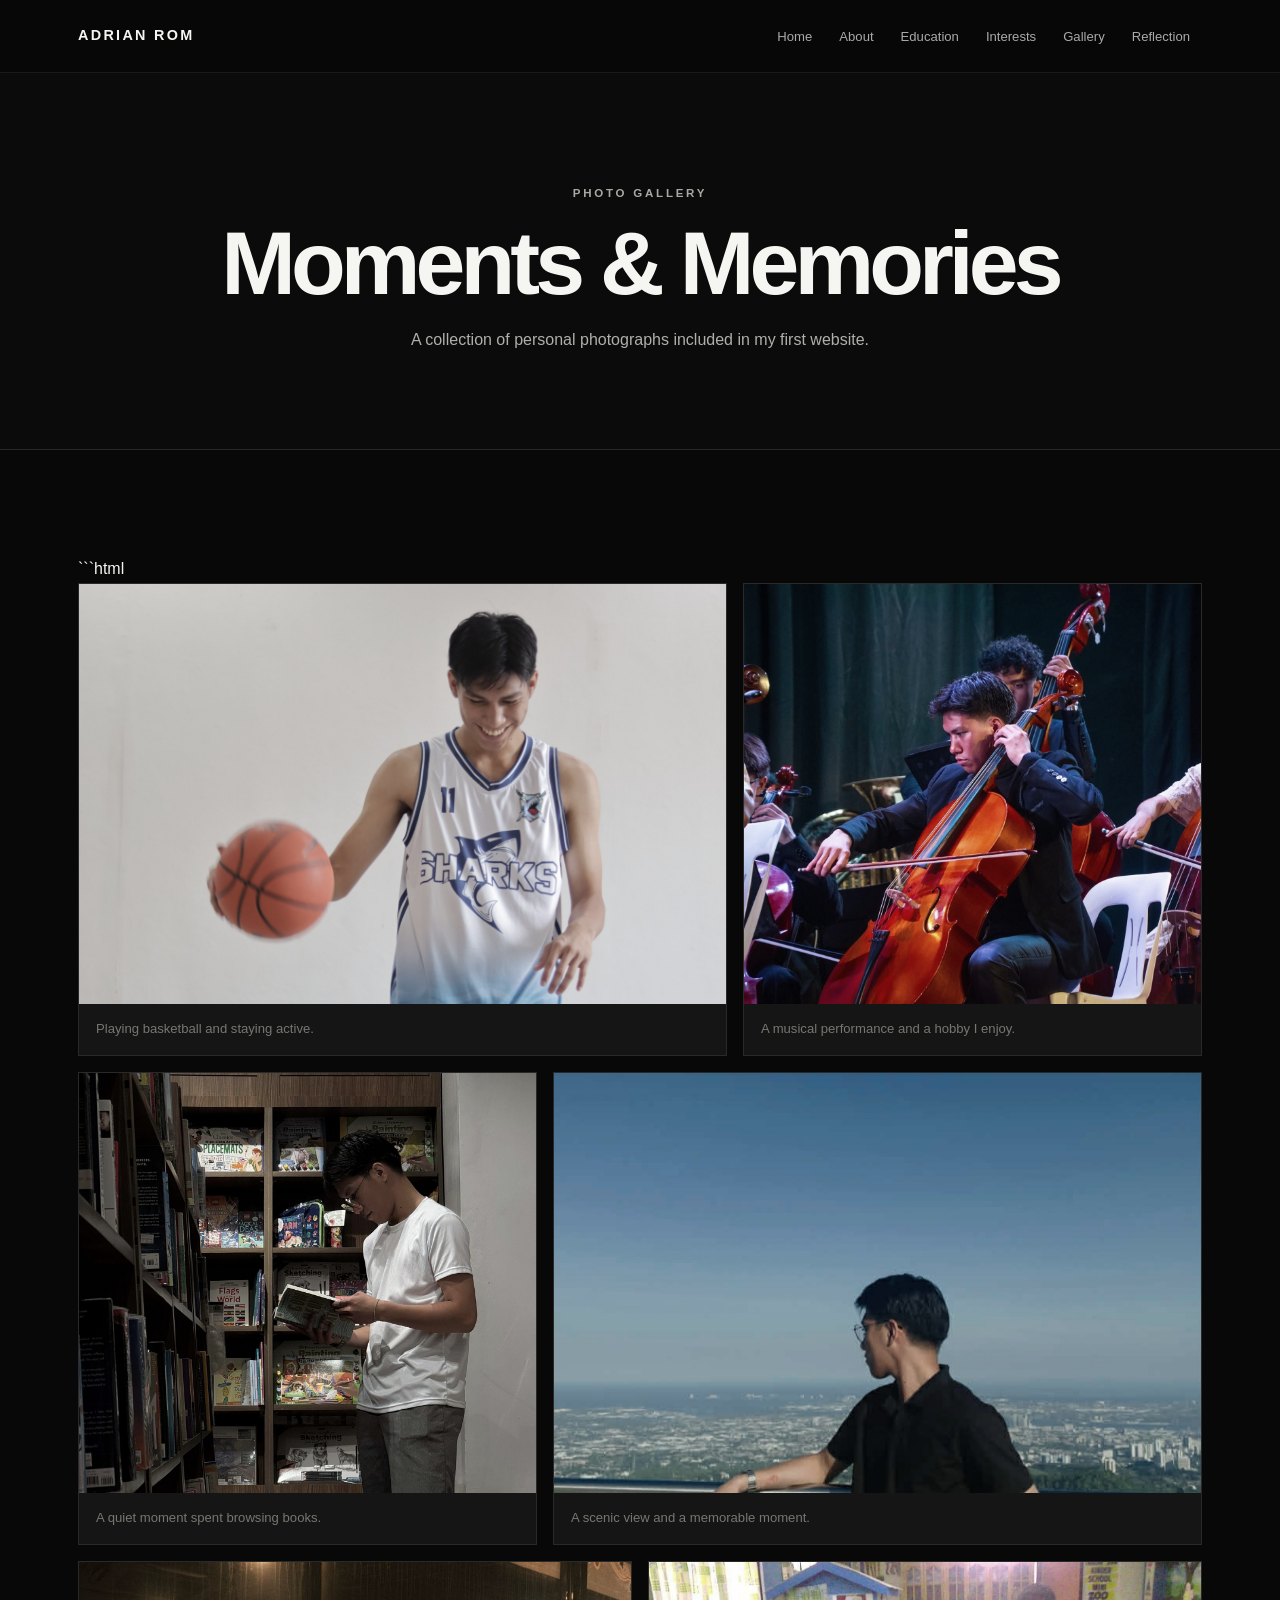
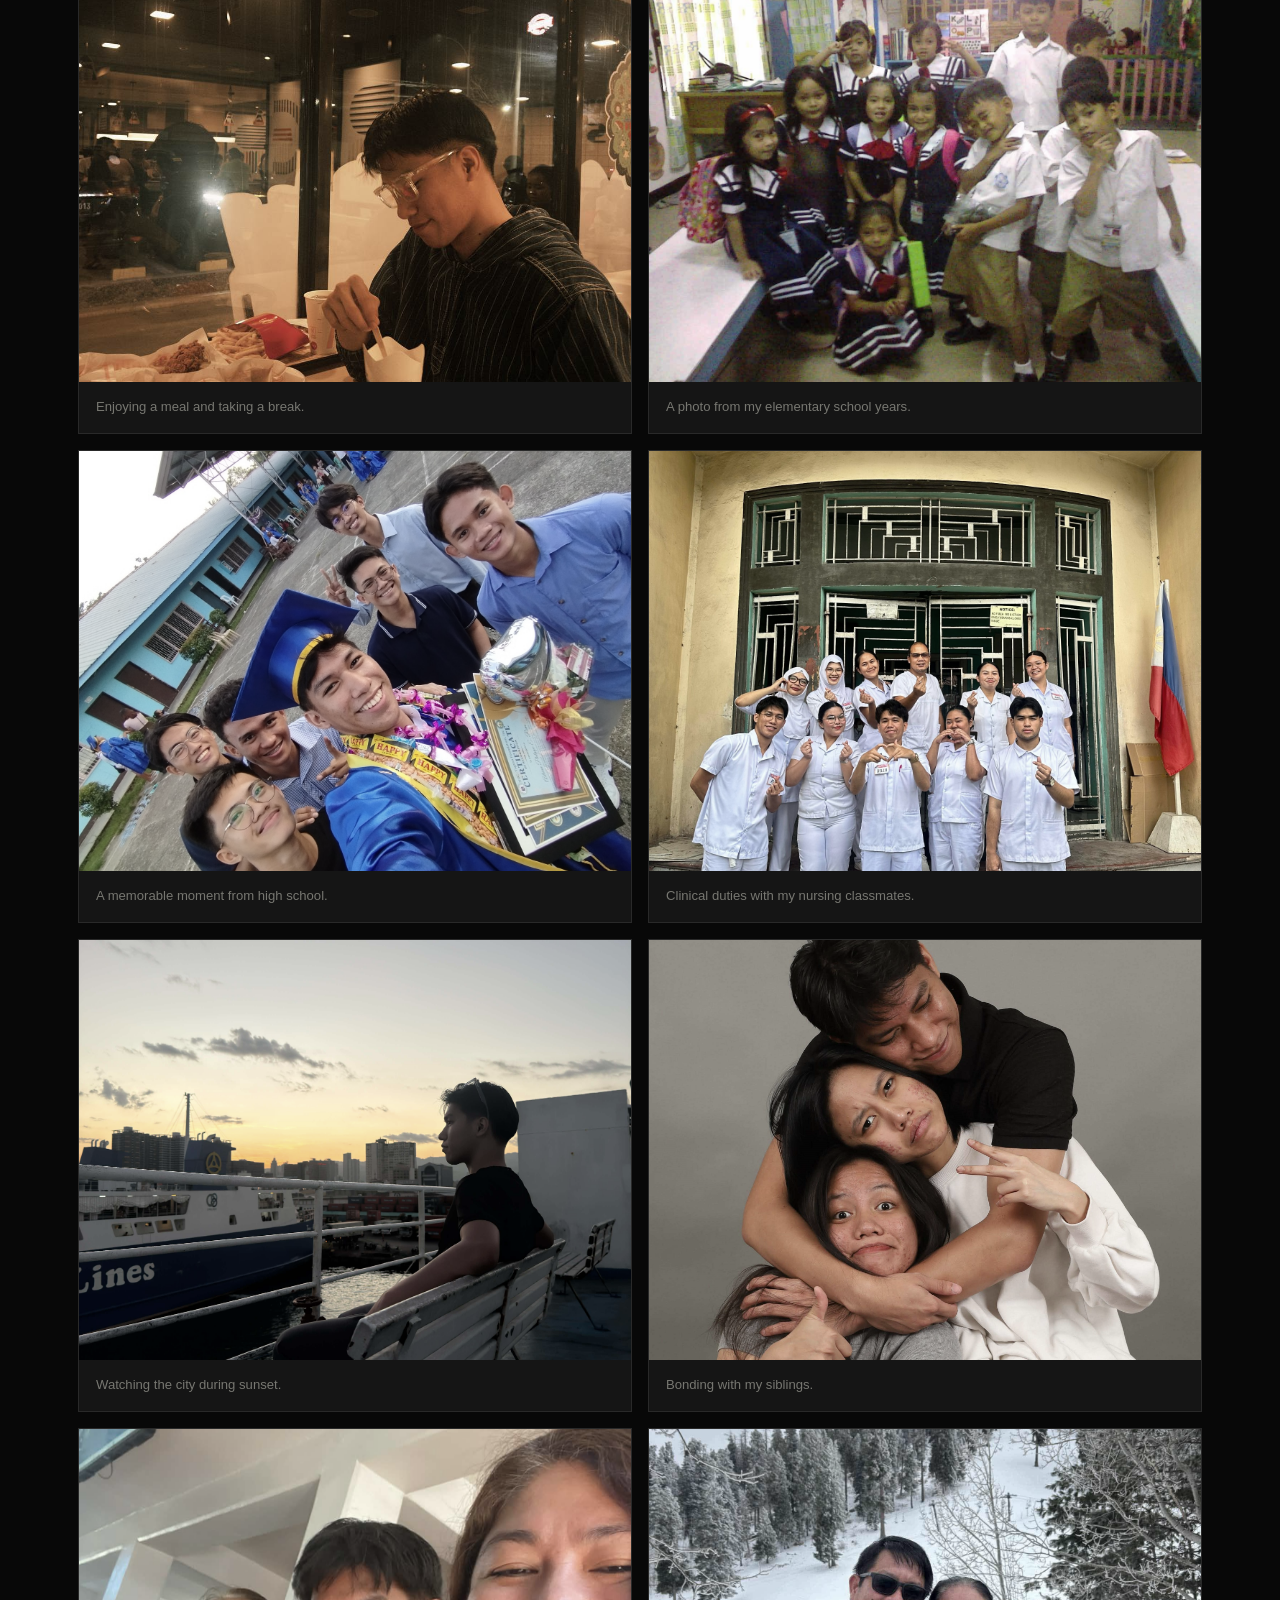
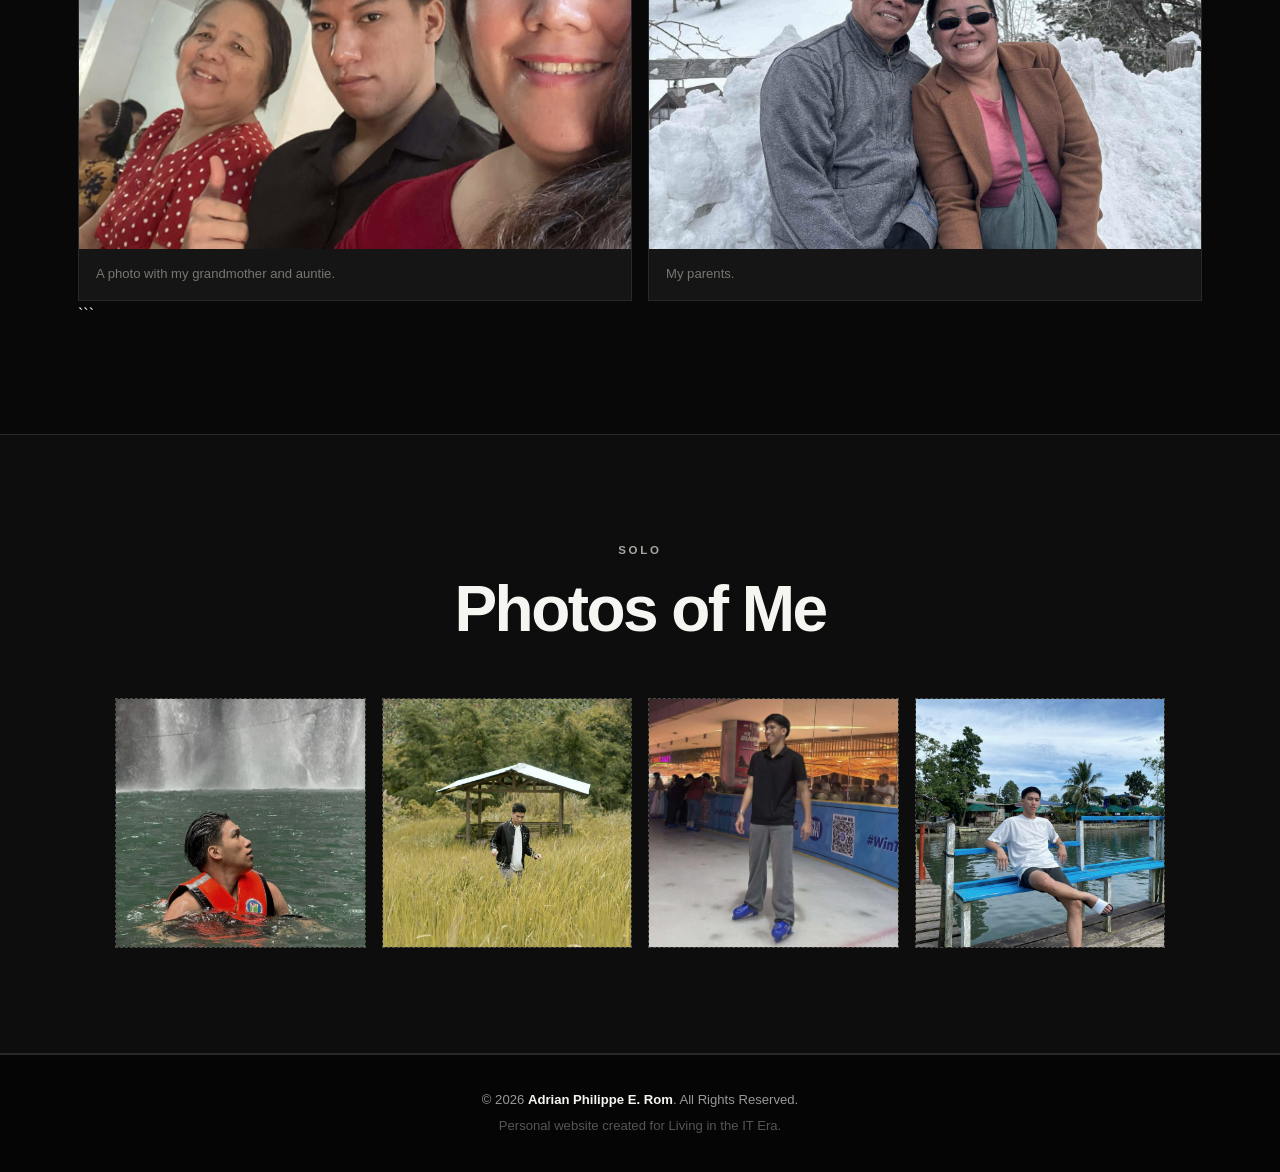
==== commit f3f2586f: "Update gallery.html" ====
--- a/gallery.html
+++ b/gallery.html
@@ -58,7 +58,7 @@
 
   <figure>
     <img src="PHOTOS/adrian-elementary.jpg" alt="Adrian with classmates during elementary school">
-    <figcaption>A memory from my elementary school years.</figcaption>
+    <figcaption>A photo from my elementary school years.</figcaption>
   </figure>
 
   <figure>
@@ -68,7 +68,7 @@
 
   <figure>
     <img src="PHOTOS/adrian-college.jpg" alt="Adrian with nursing classmates during college">
-    <figcaption>A college memory with my nursing classmates.</figcaption>
+    <figcaption>Clinical duties with my nursing classmates.</figcaption>
   </figure>
 
   <figure>
@@ -80,17 +80,17 @@
 
   <figure>
     <img src="PHOTOS/adrian-siblings.jpg" alt="Adrian with his siblings">
-    <figcaption>A special moment with my siblings.</figcaption>
+    <figcaption>Bonding with my siblings.</figcaption>
   </figure>
 
   <figure>
     <img src="PHOTOS/adrian-grandma&auntie.jpg" alt="Adrian with his grandmother and auntie">
-    <figcaption>A cherished family moment with my grandmother and auntie.</figcaption>
+    <figcaption>A photo with my grandmother and auntie.</figcaption>
   </figure>
 
   <figure>
     <img src="PHOTOS/adrian-parents.jpg" alt="Adrian with his parents">
-    <figcaption>A cherished moment with my parents.</figcaption>
+    <figcaption>My parents.</figcaption>
   </figure>
 </div>
 ```
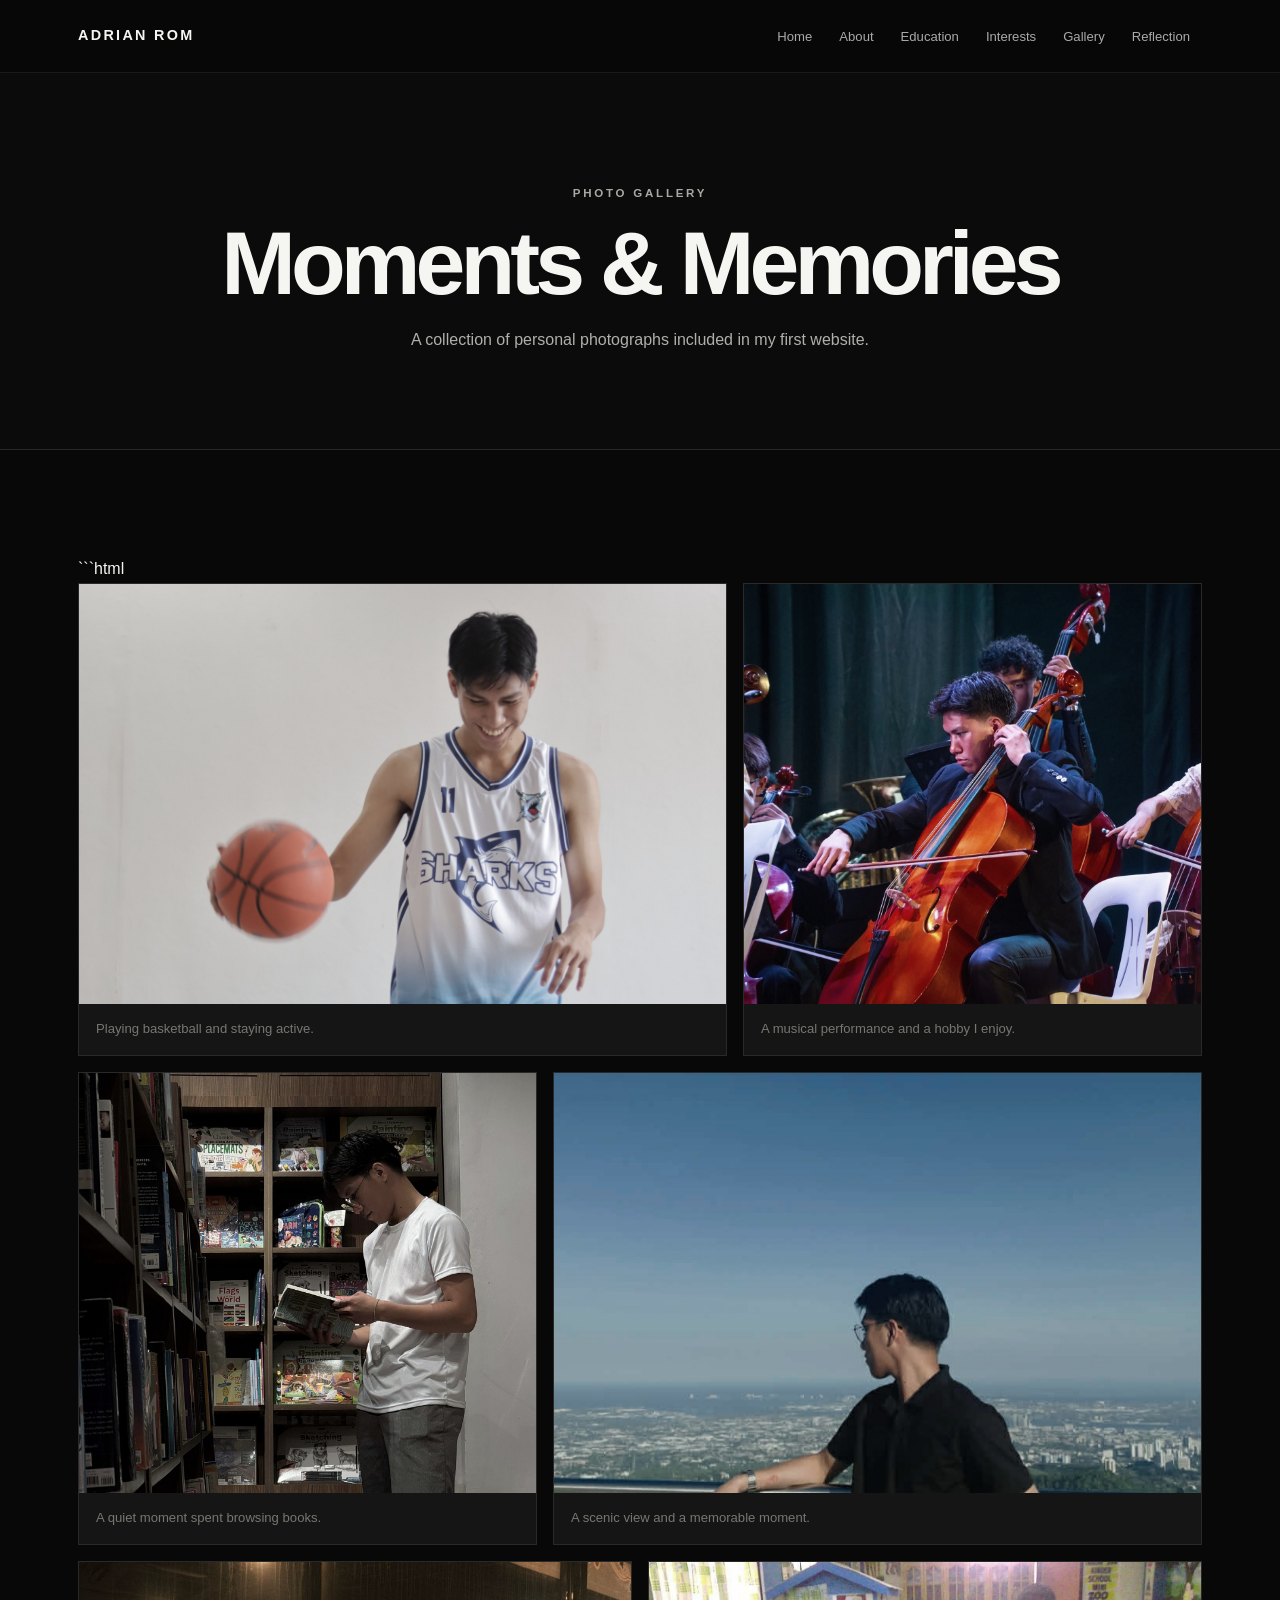
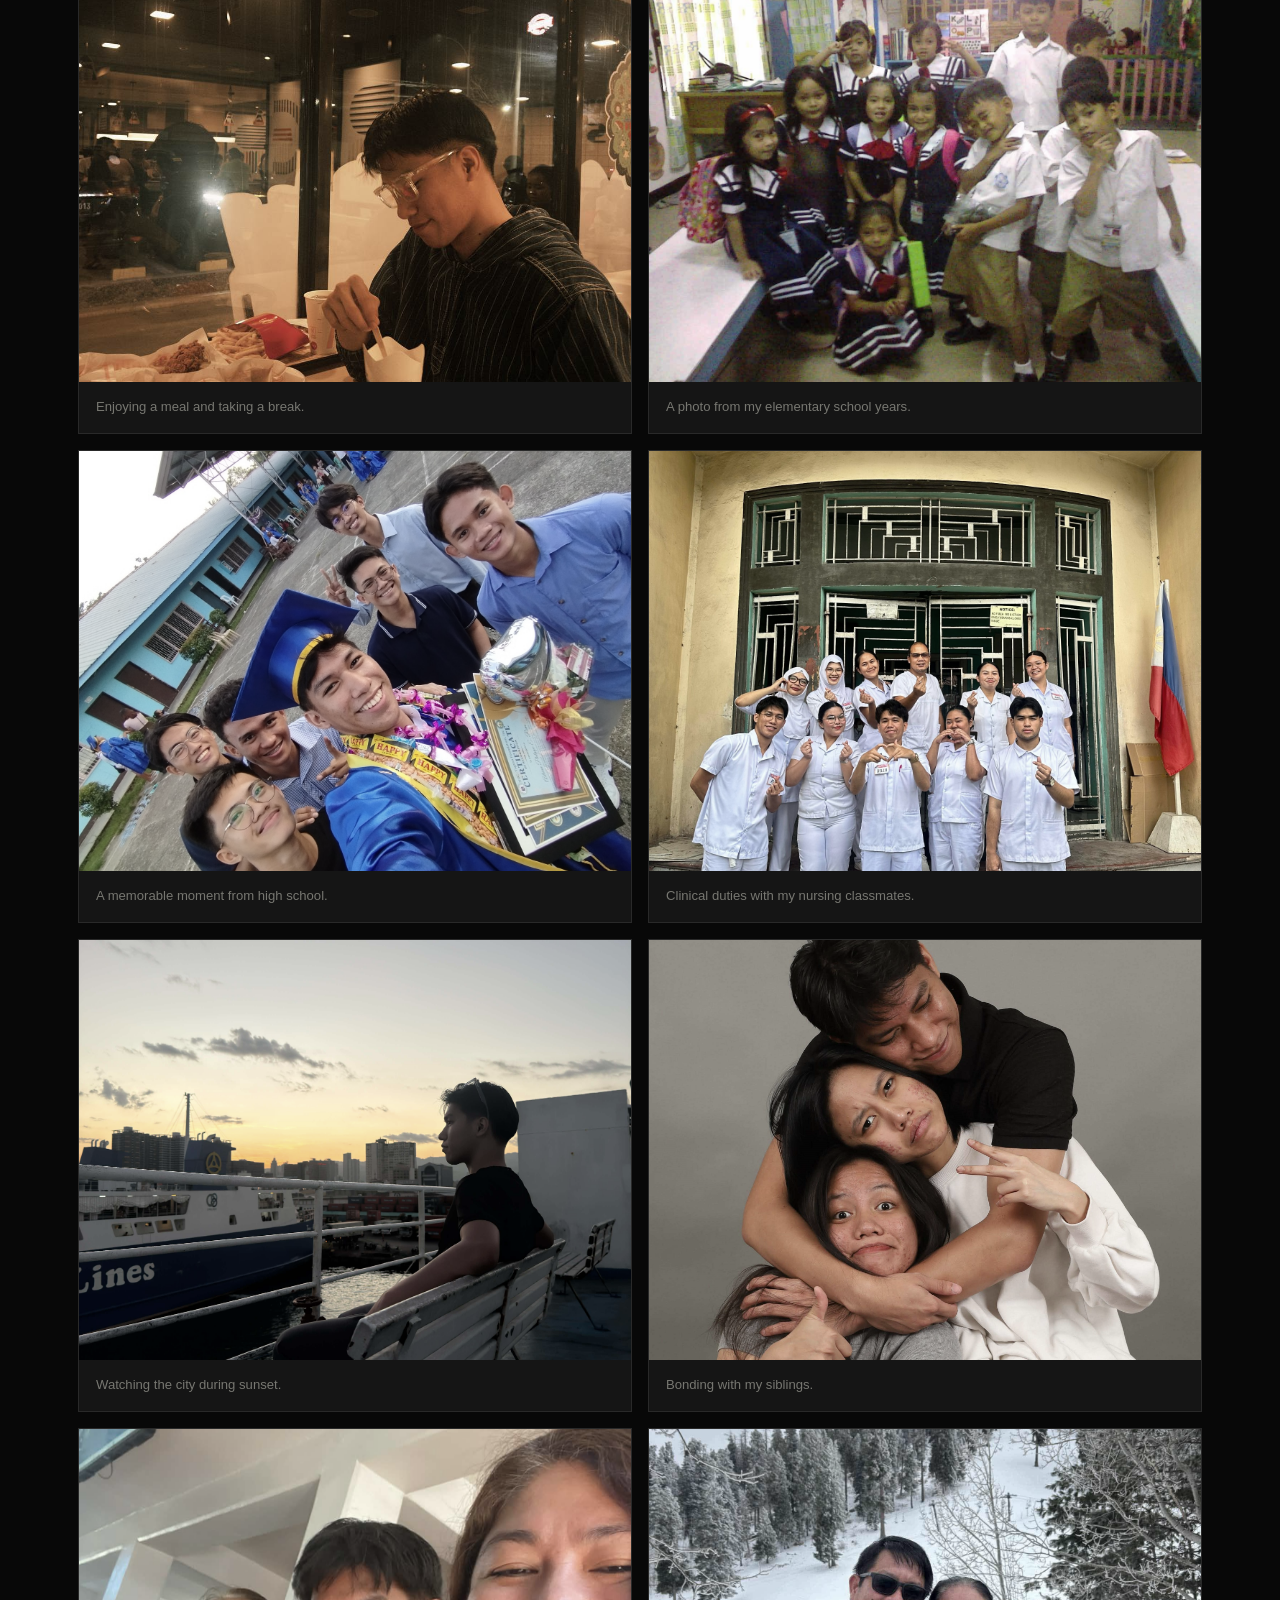
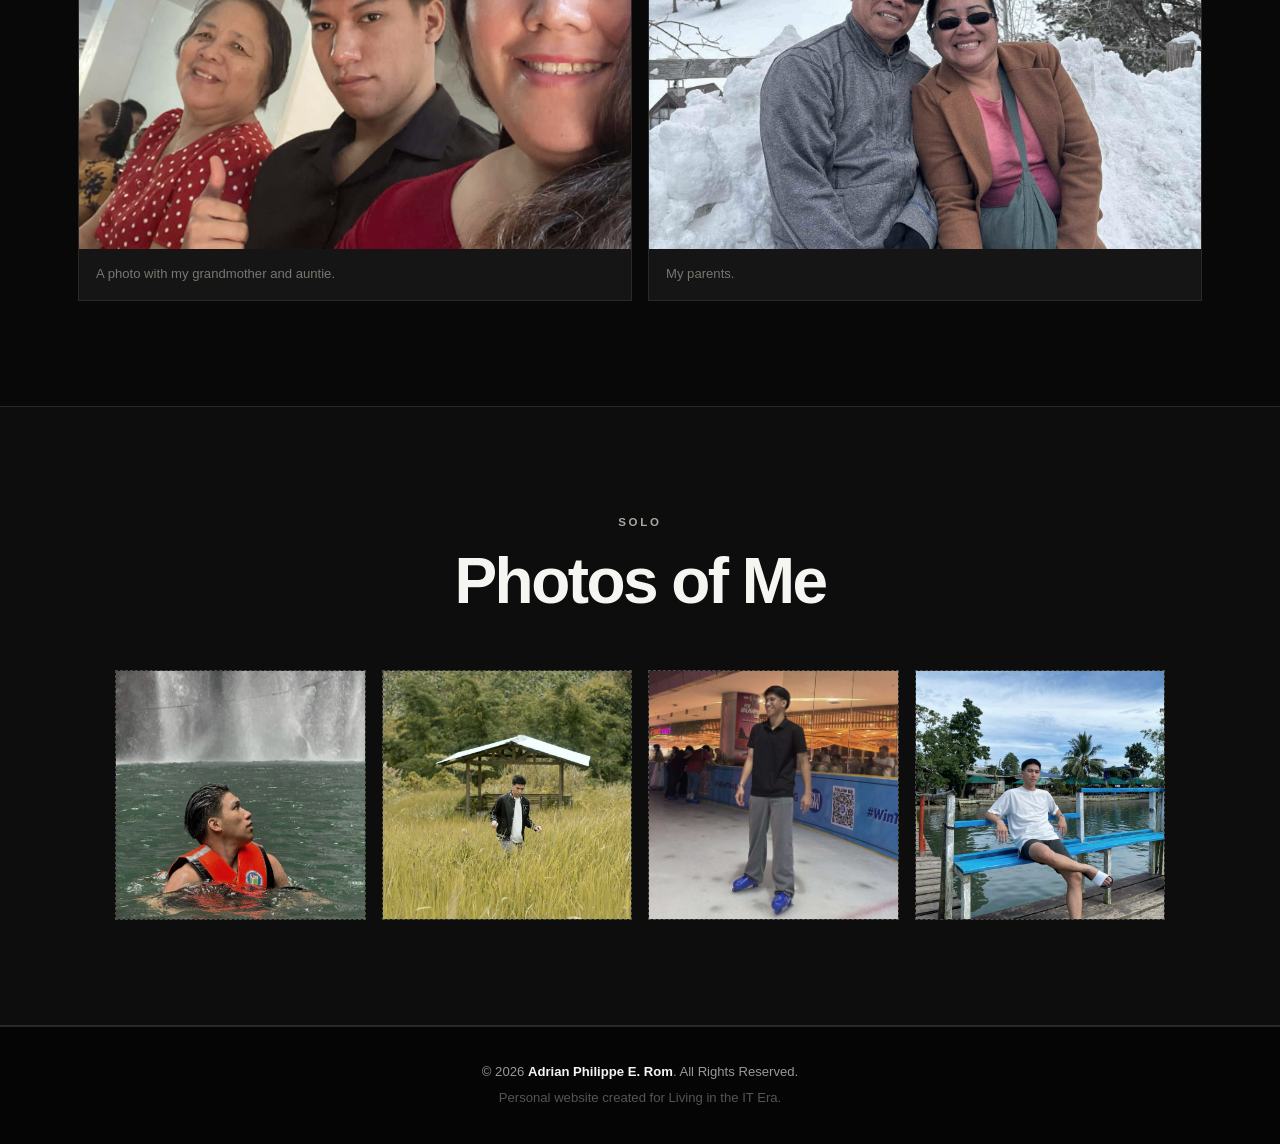
==== commit 4b901595: "Update gallery.html" ====
--- a/gallery.html
+++ b/gallery.html
@@ -93,7 +93,6 @@
     <figcaption>My parents.</figcaption>
   </figure>
 </div>
-```
 
 </section>
 
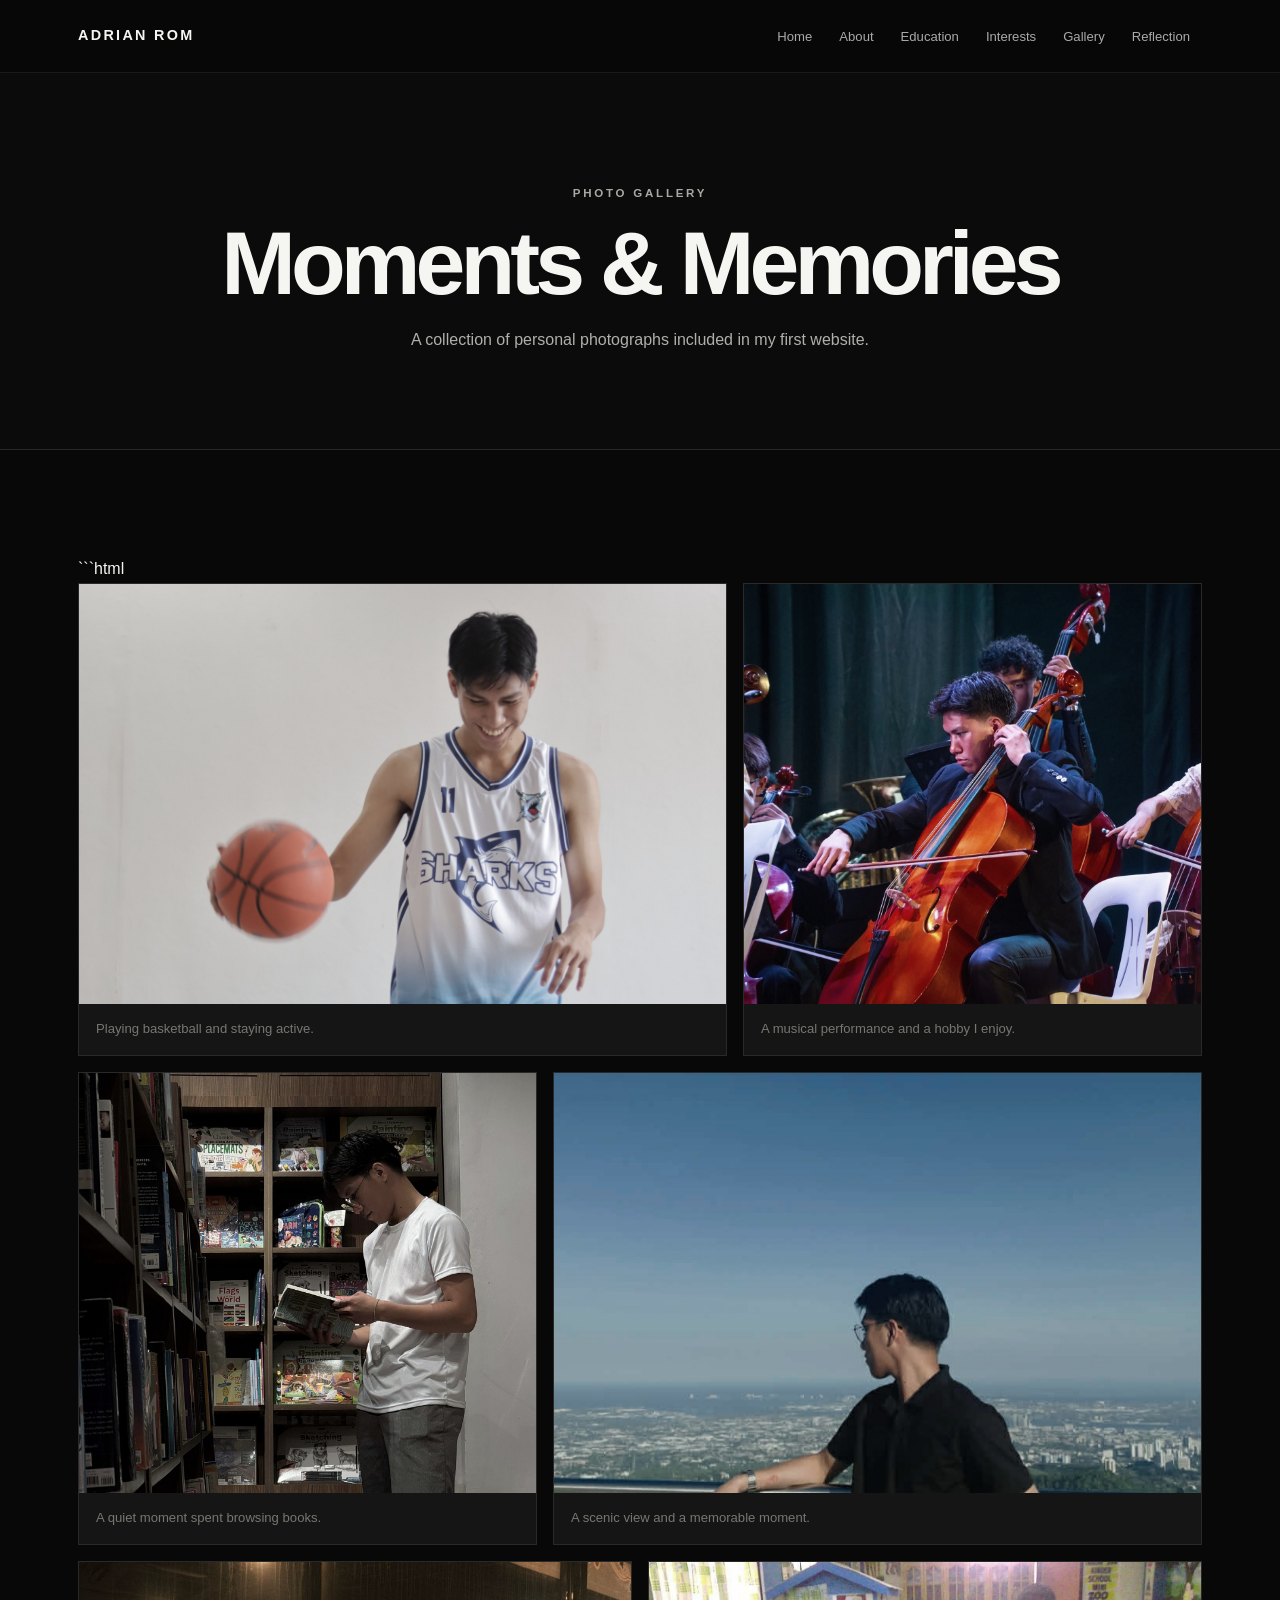
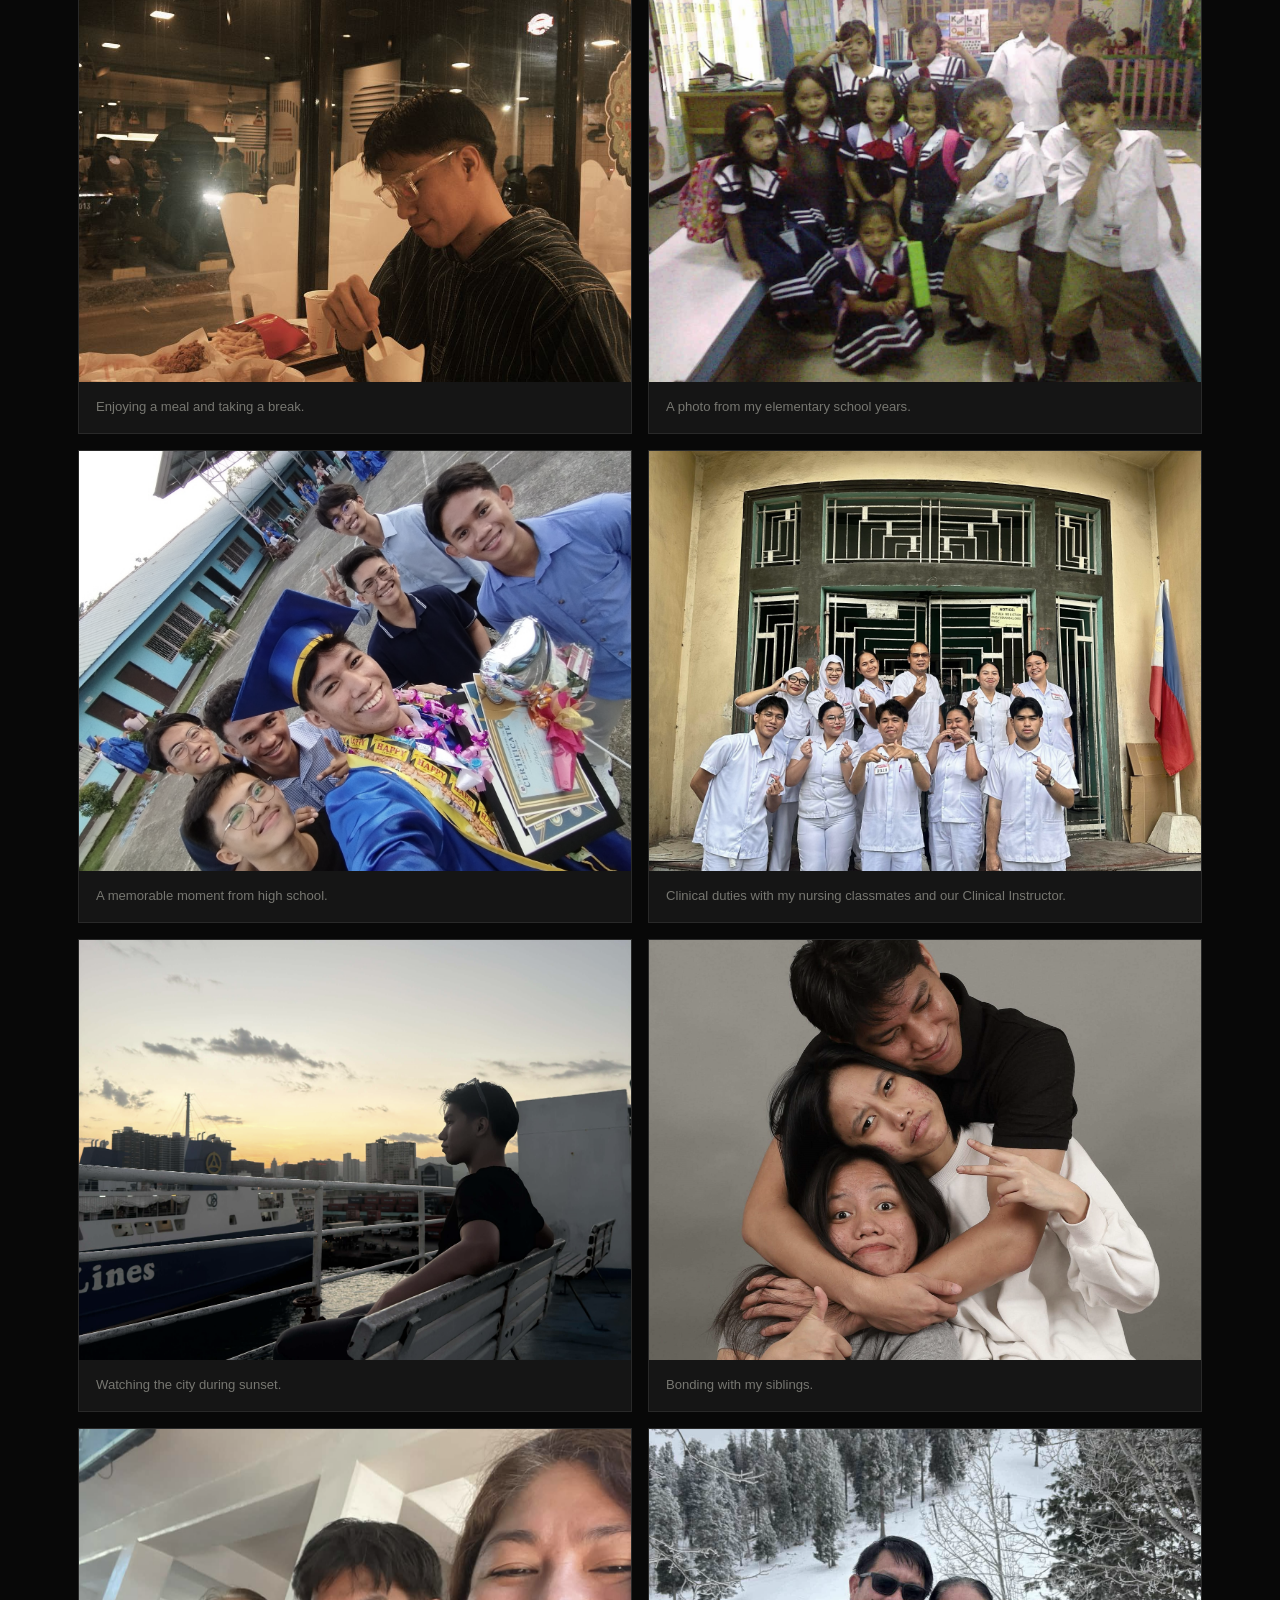
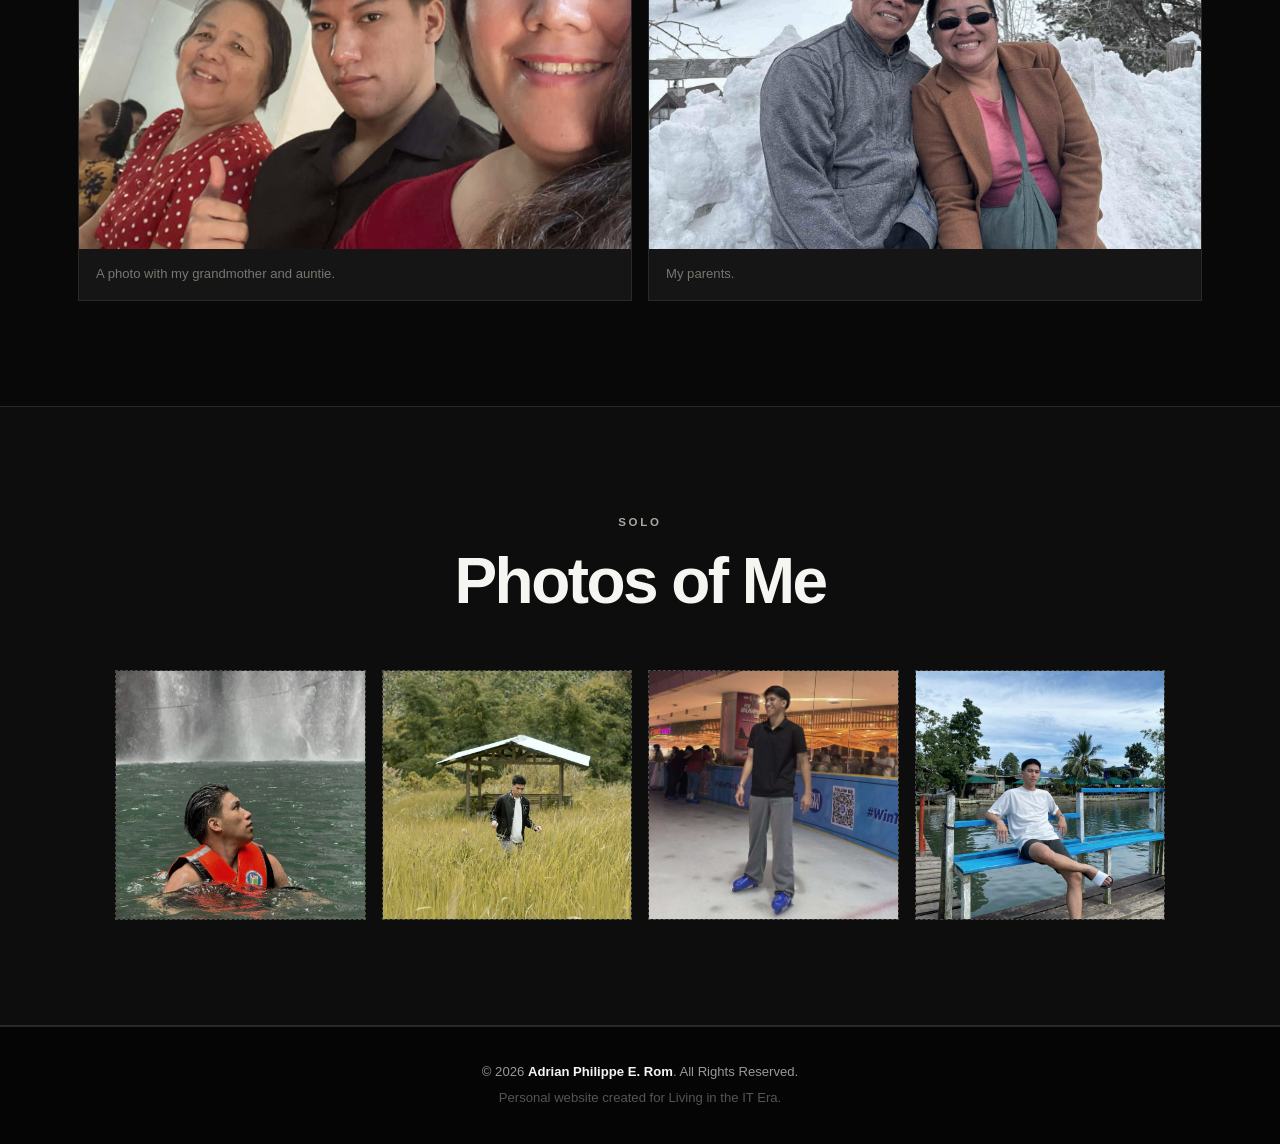
==== commit 114f10c2: "Update gallery.html" ====
--- a/gallery.html
+++ b/gallery.html
@@ -68,7 +68,7 @@
 
   <figure>
     <img src="PHOTOS/adrian-college.jpg" alt="Adrian with nursing classmates during college">
-    <figcaption>Clinical duties with my nursing classmates.</figcaption>
+    <figcaption>Clinical duties with my nursing classmates and our Clinical Instructor.</figcaption>
   </figure>
 
   <figure>
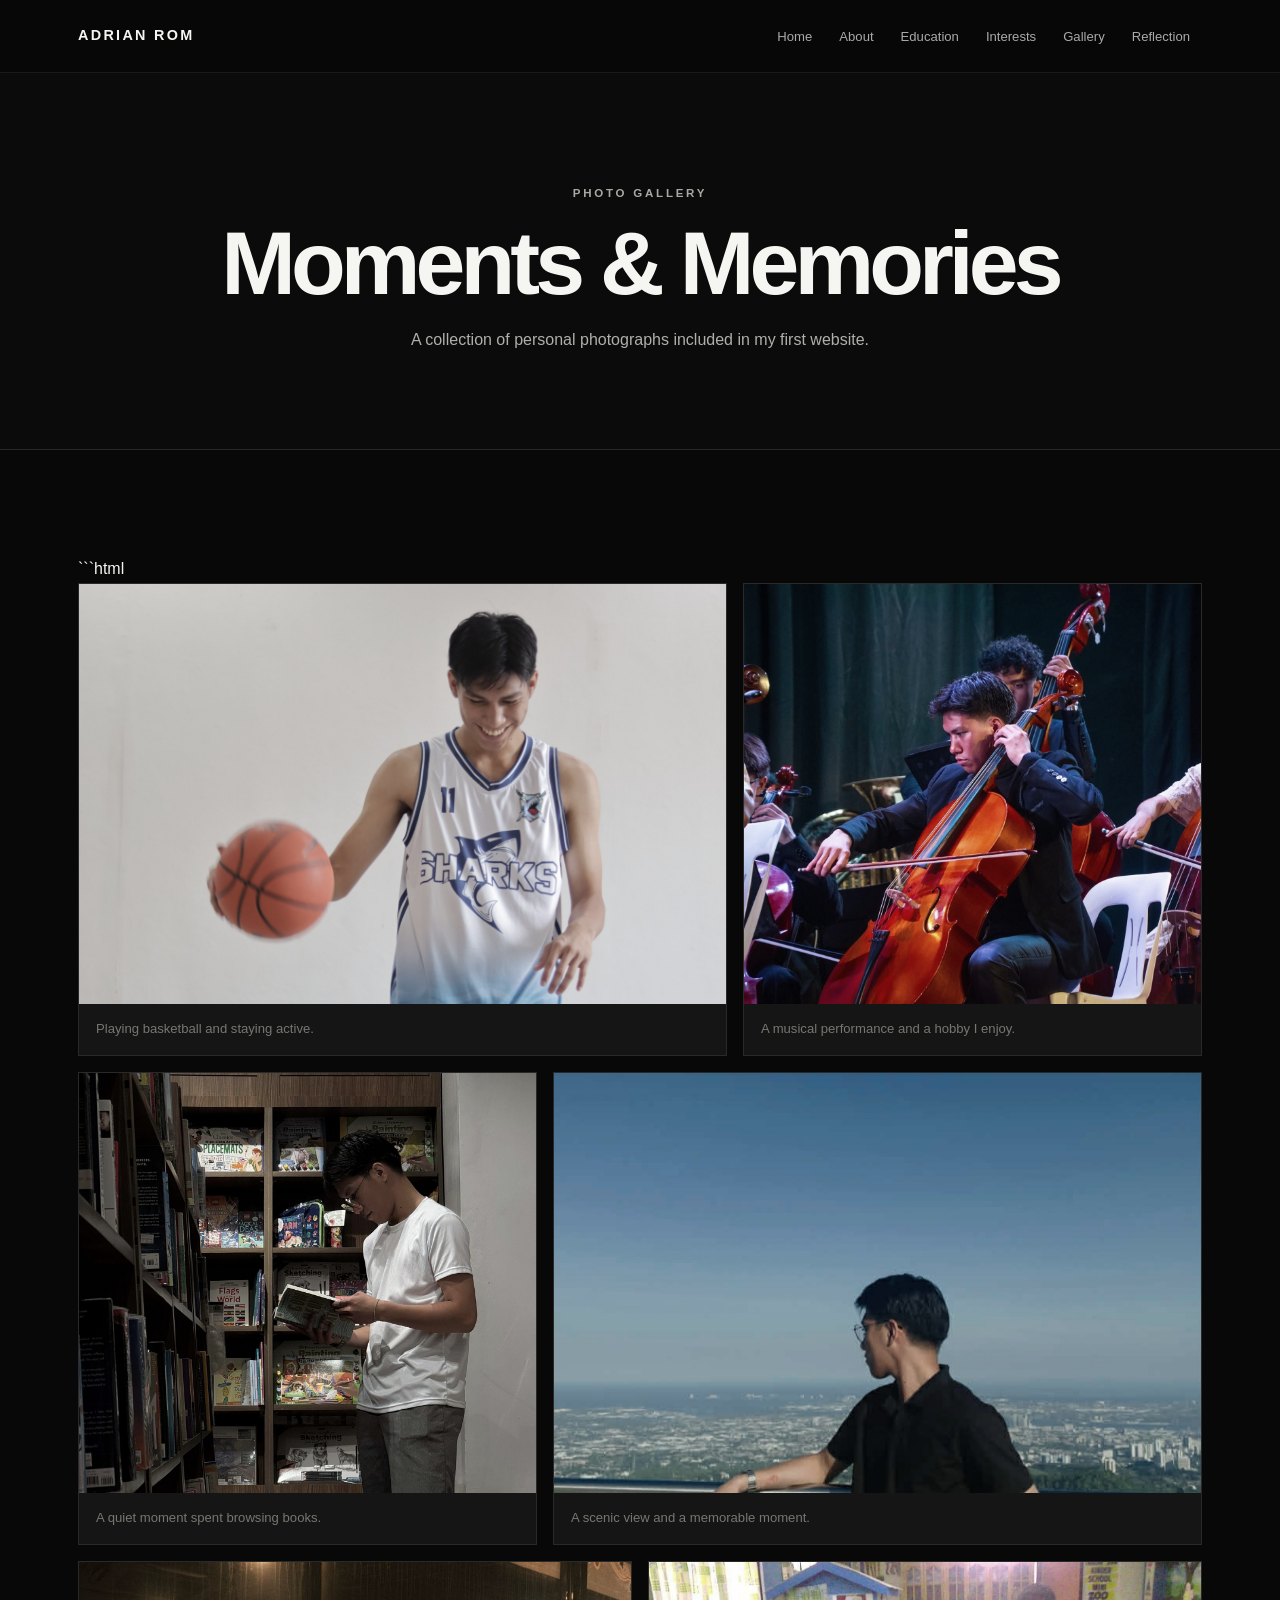
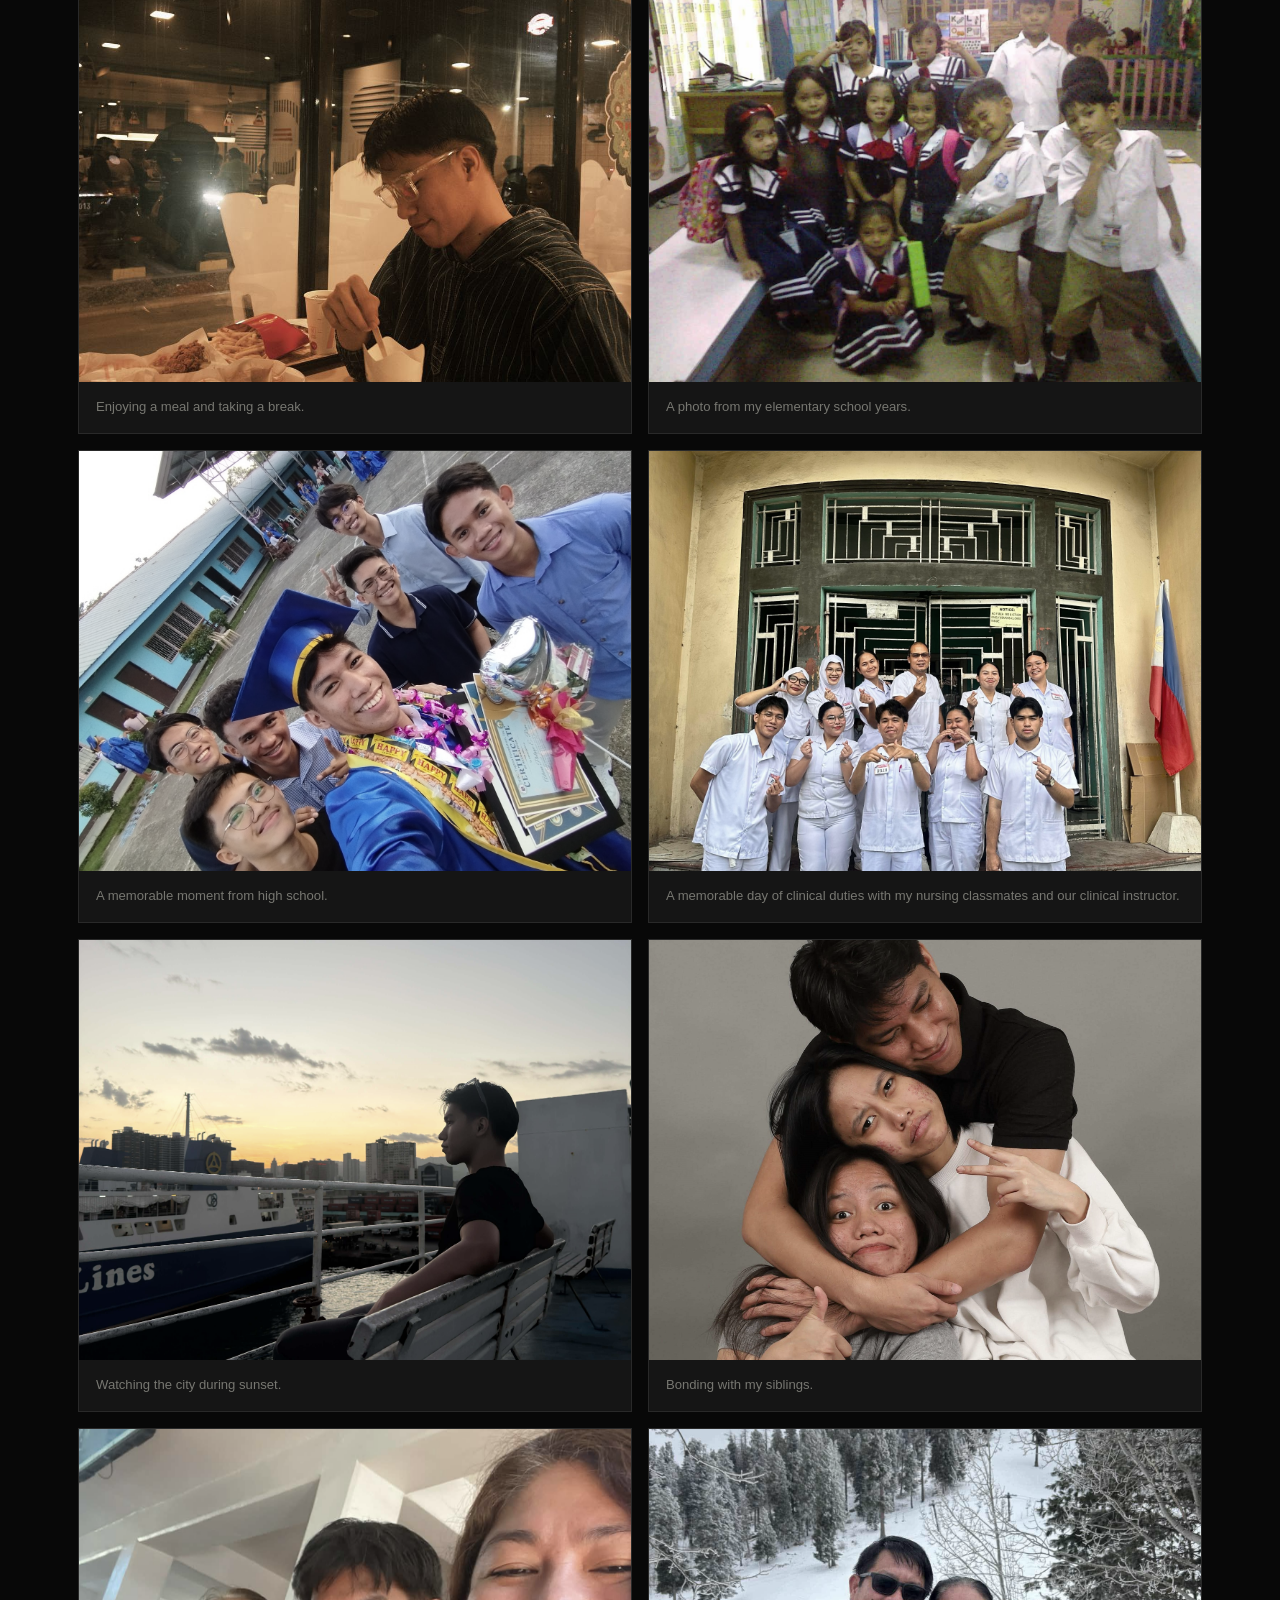
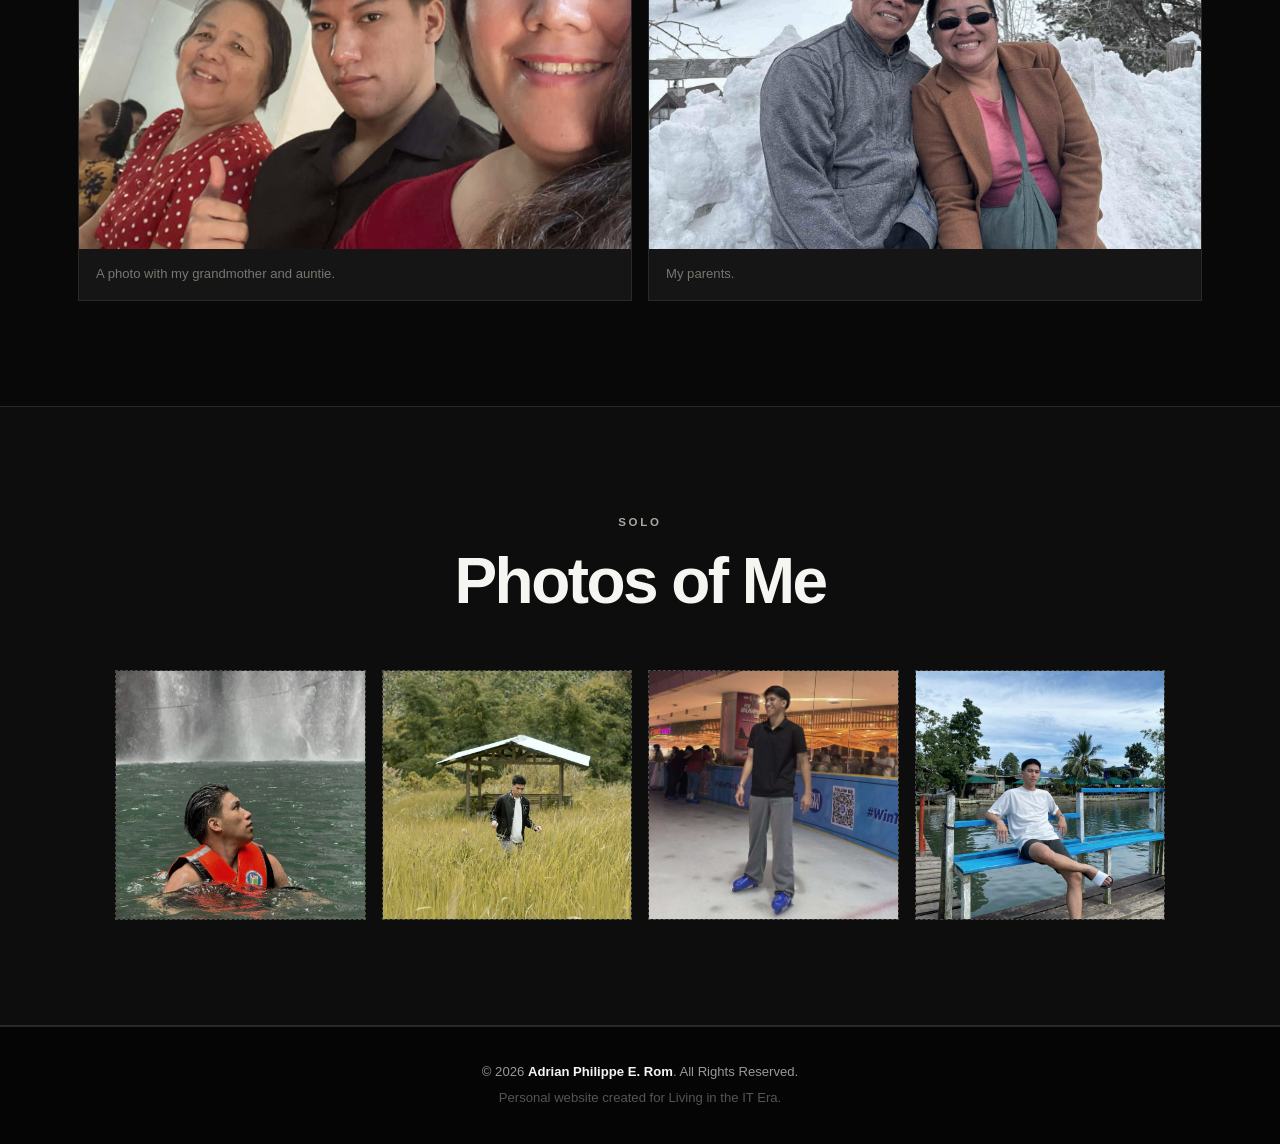
==== commit 11444e49: "Update gallery.html" ====
--- a/gallery.html
+++ b/gallery.html
@@ -68,7 +68,7 @@
 
   <figure>
     <img src="PHOTOS/adrian-college.jpg" alt="Adrian with nursing classmates during college">
-    <figcaption>Clinical duties with my nursing classmates and our Clinical Instructor.</figcaption>
+    <figcaption>A memorable day of clinical duties with my nursing classmates and our clinical instructor.</figcaption>
   </figure>
 
   <figure>
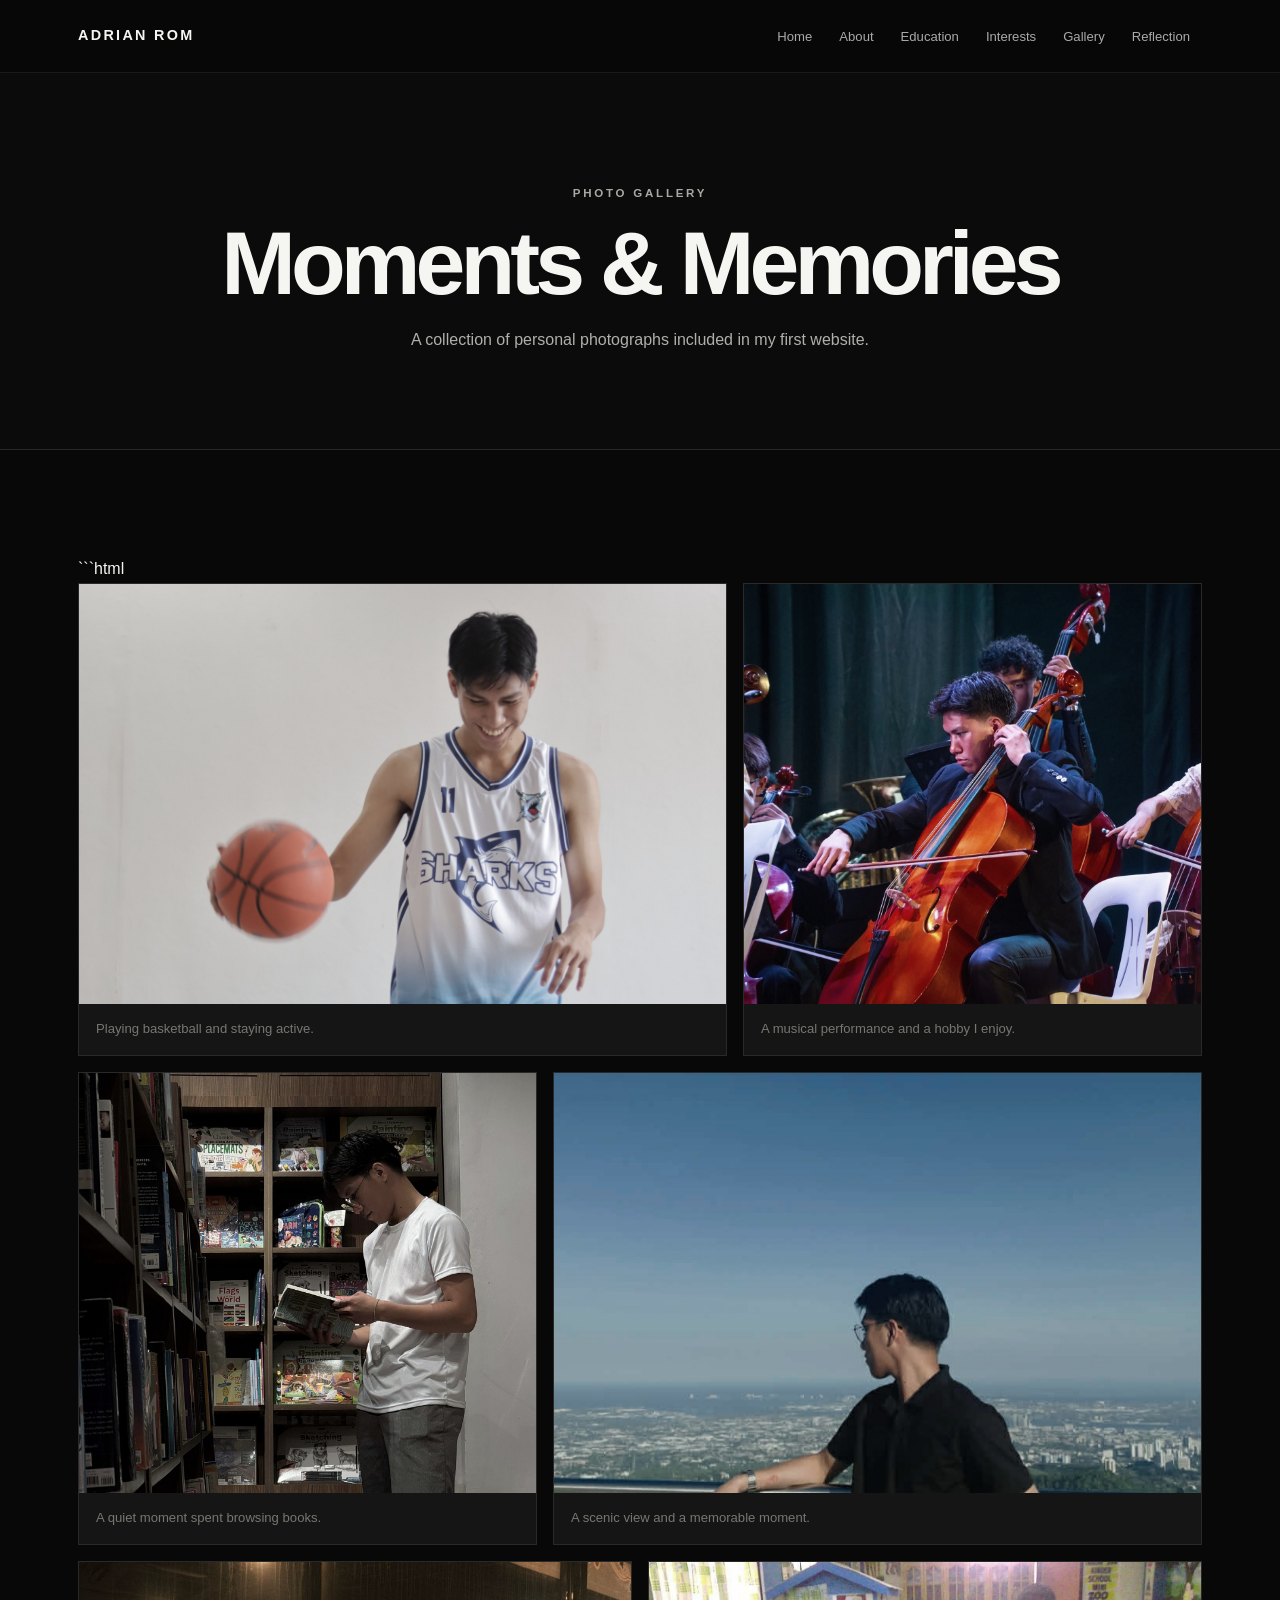
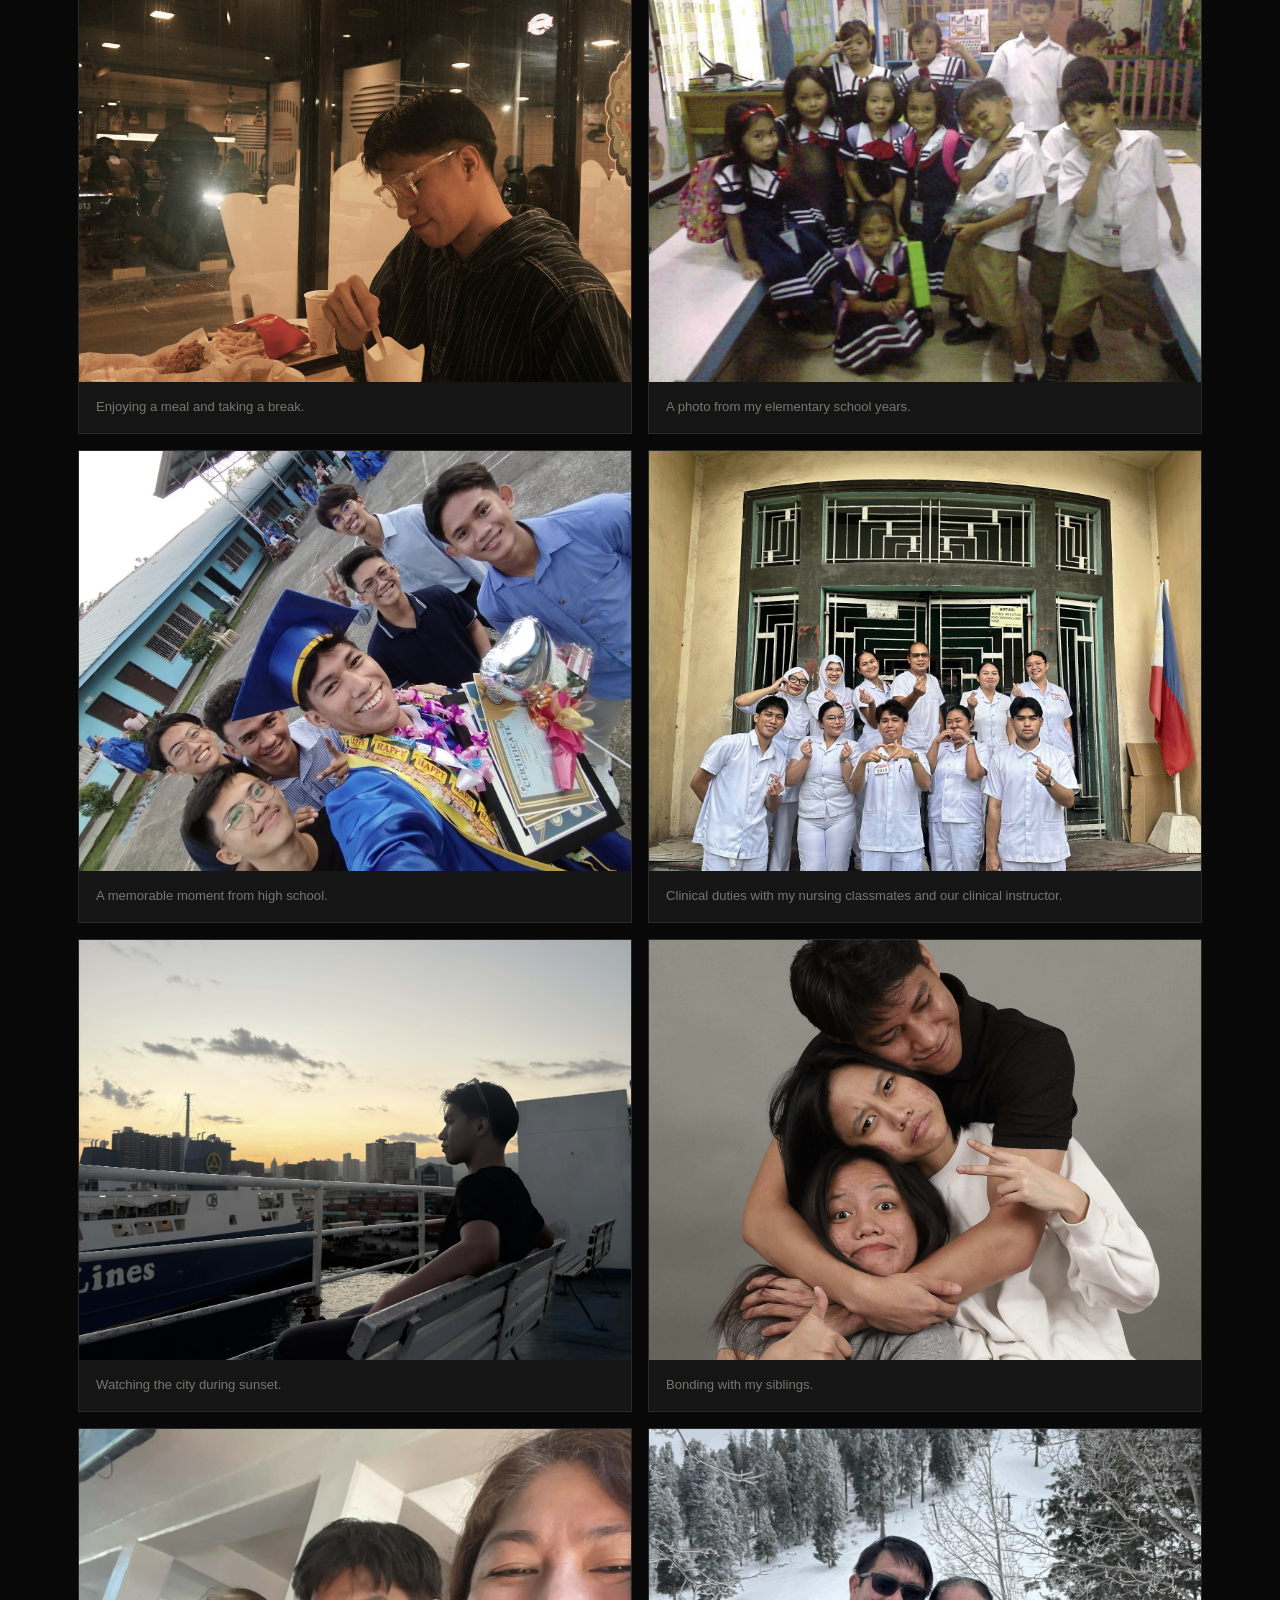
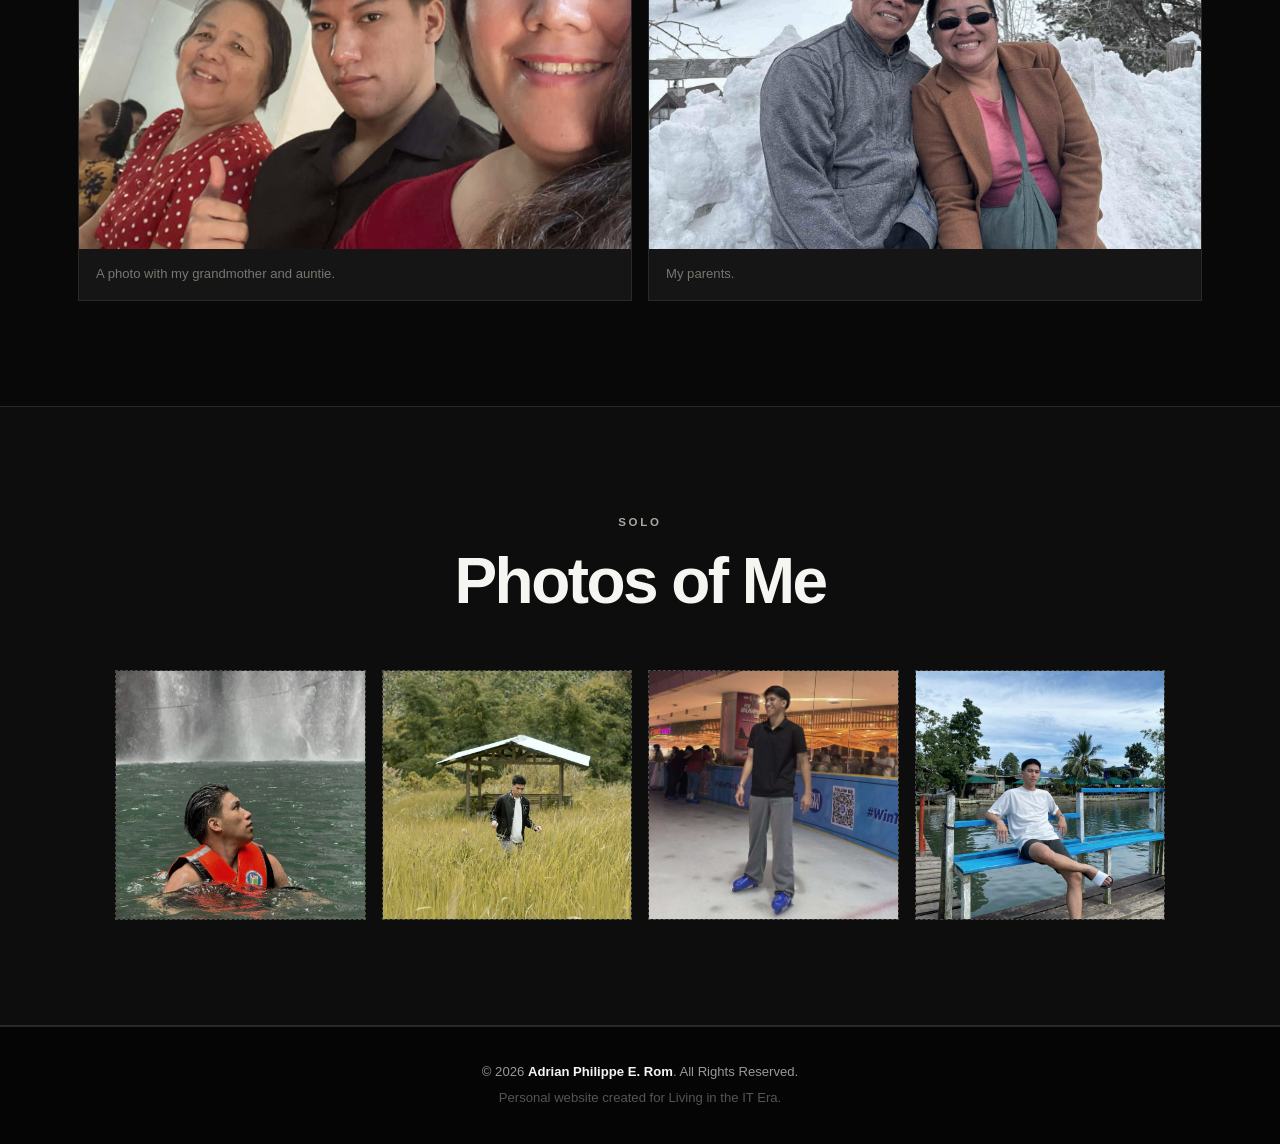
==== commit 16afcce9: "Update gallery.html" ====
--- a/gallery.html
+++ b/gallery.html
@@ -68,7 +68,7 @@
 
   <figure>
     <img src="PHOTOS/adrian-college.jpg" alt="Adrian with nursing classmates during college">
-    <figcaption>A memorable day of clinical duties with my nursing classmates and our clinical instructor.</figcaption>
+    <figcaption>Clinical duties with my nursing classmates and our clinical instructor.</figcaption>
   </figure>
 
   <figure>
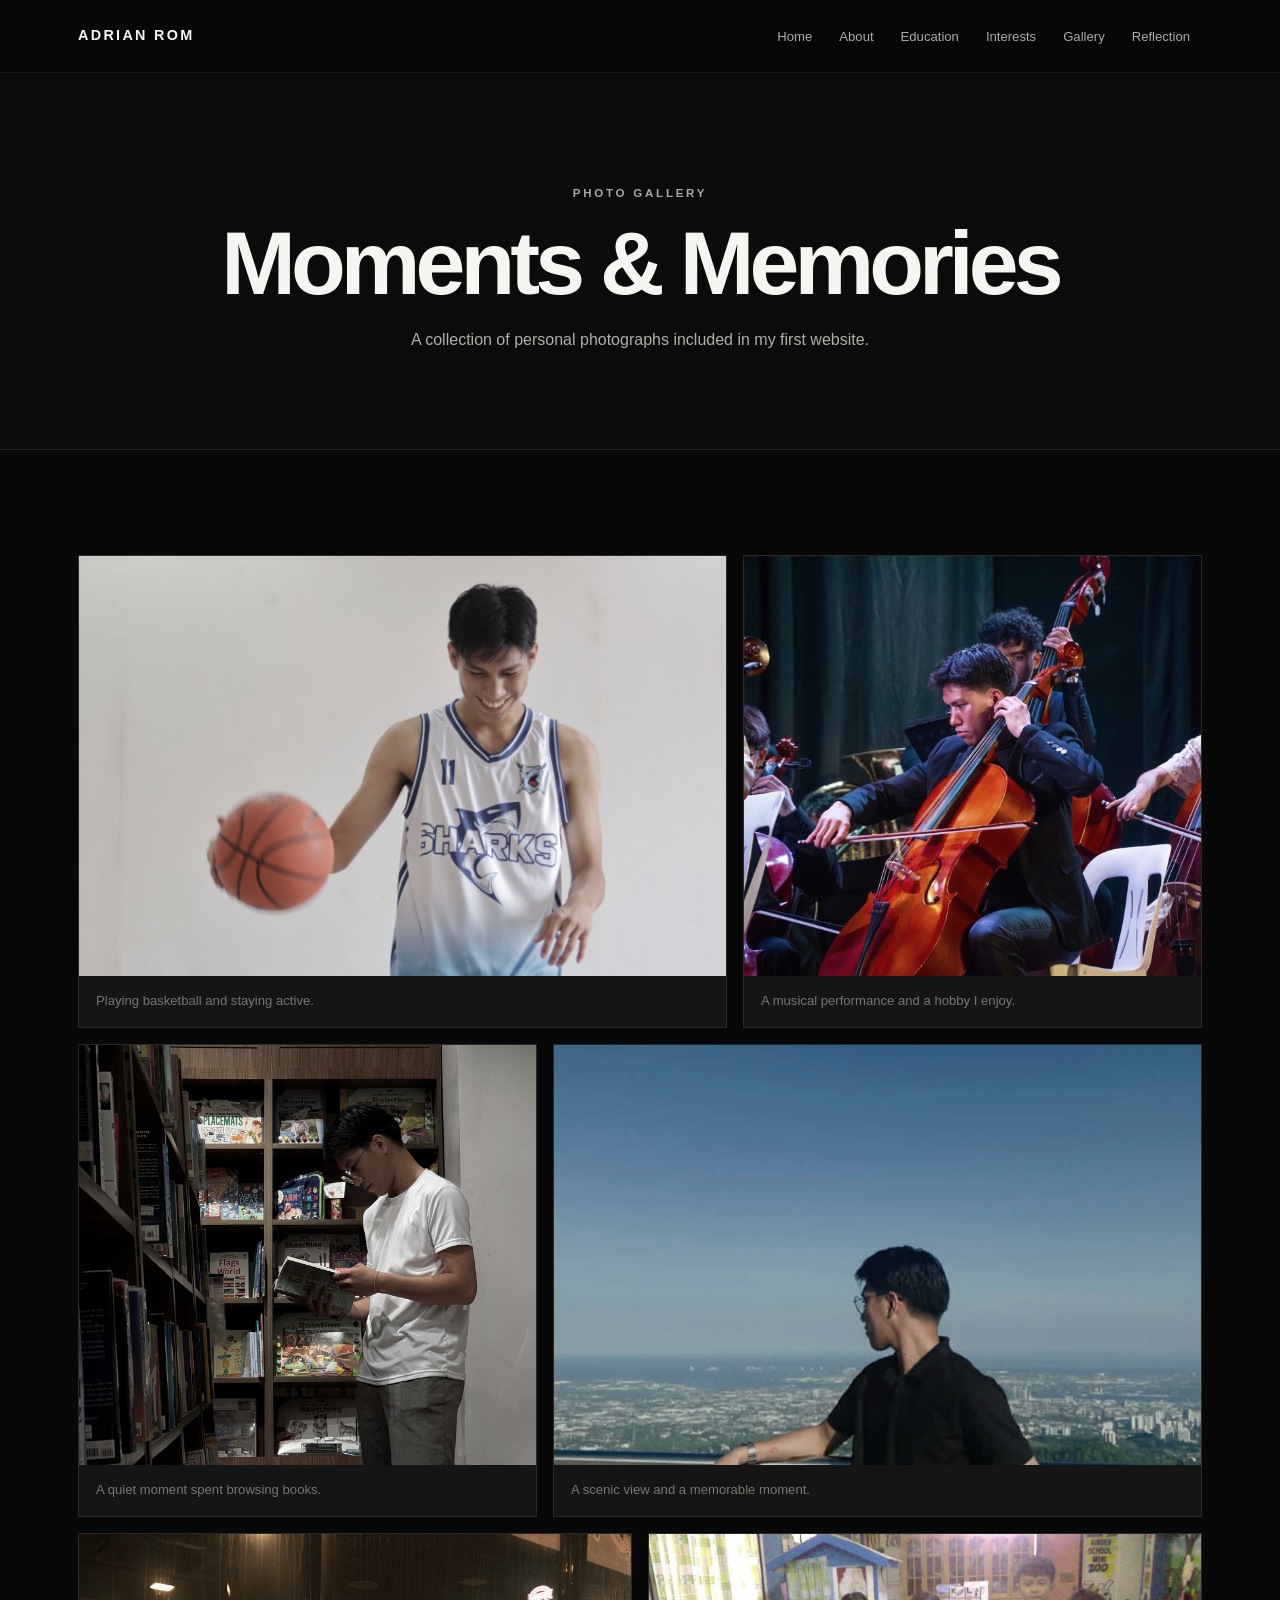
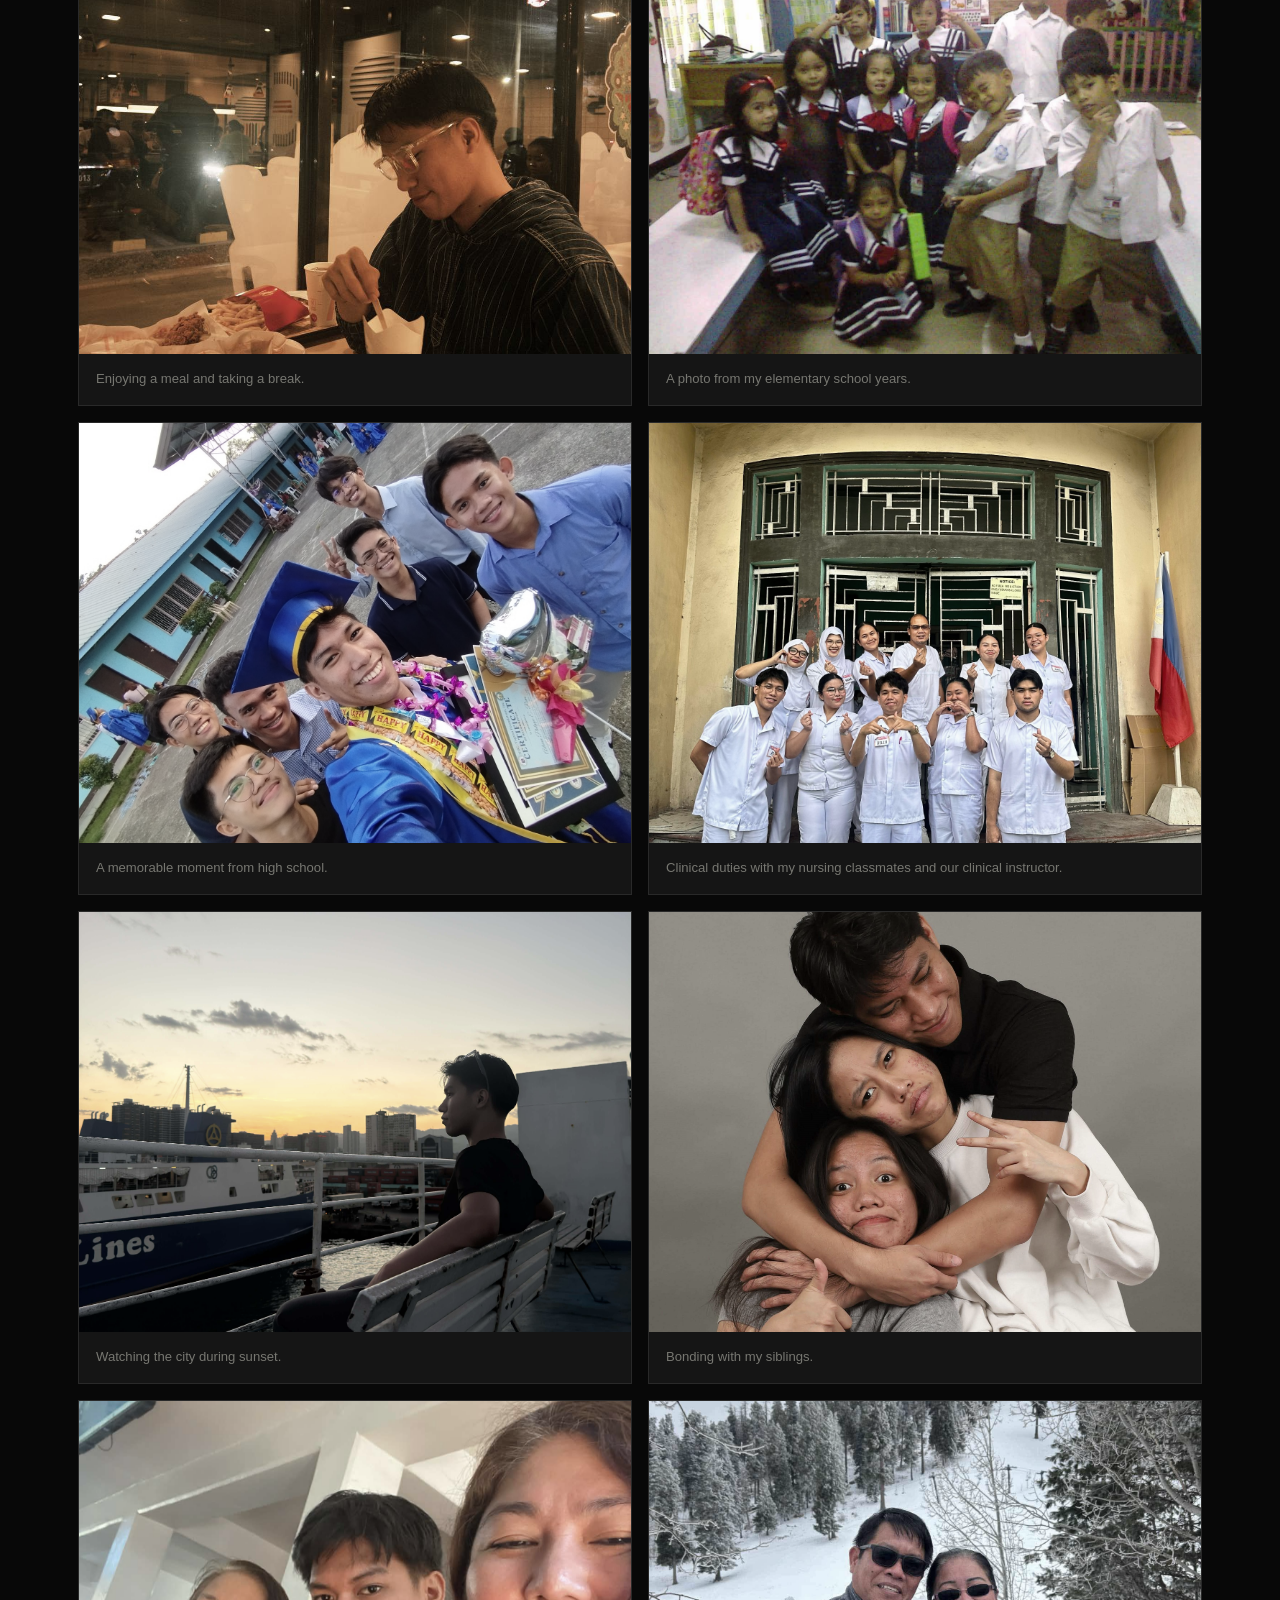
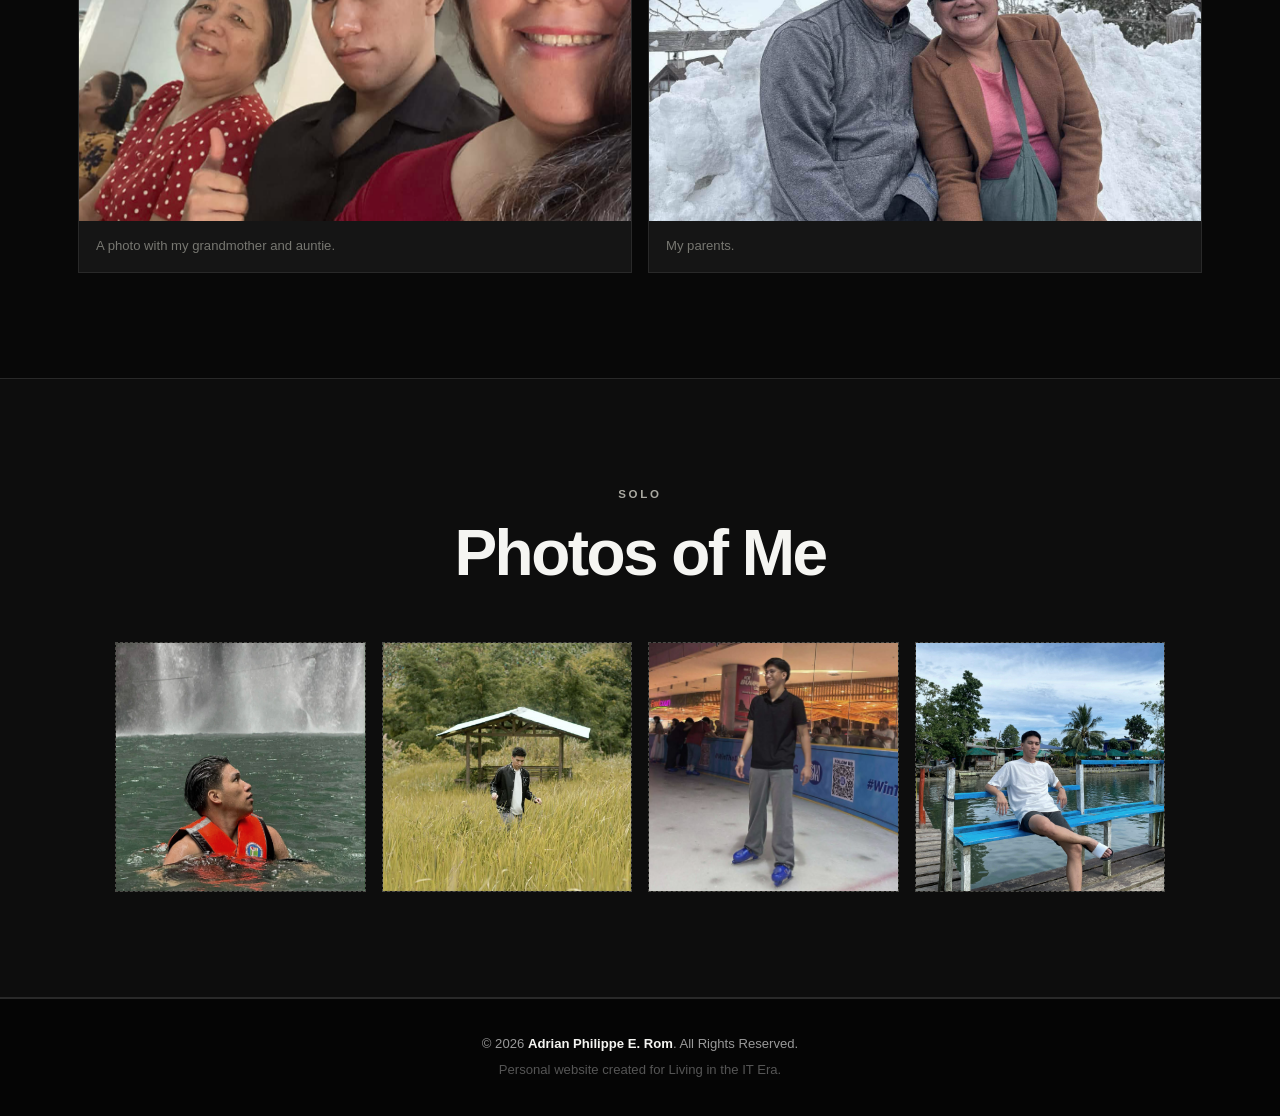
==== commit fbd45cc3: "Update gallery.html" ====
--- a/gallery.html
+++ b/gallery.html
@@ -29,7 +29,7 @@
   <p>A collection of personal photographs included in my first website.</p>
 </section>
 <section class="section">
-  ```html
+  
 <div class="gallery">
   <figure>
     <img src="PHOTOS/adrian-basketball.jpg" alt="Adrian playing basketball">
